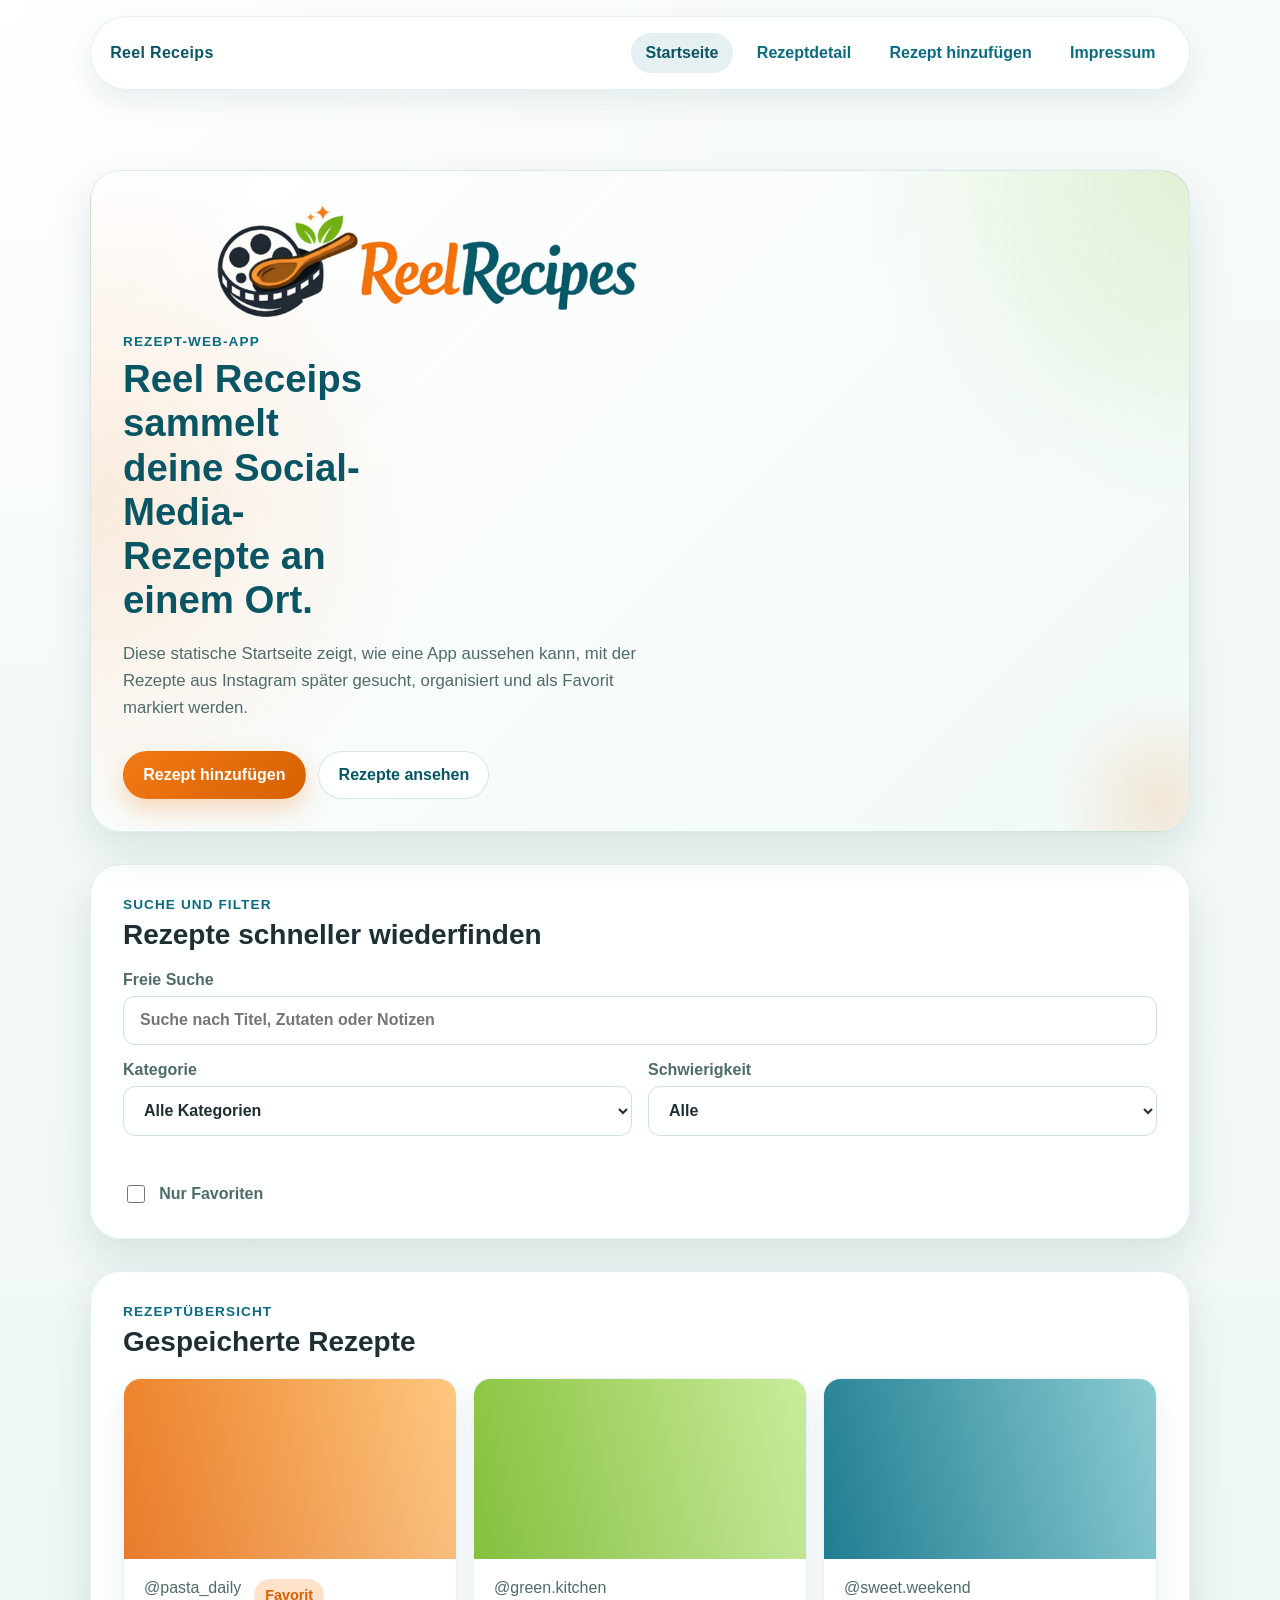
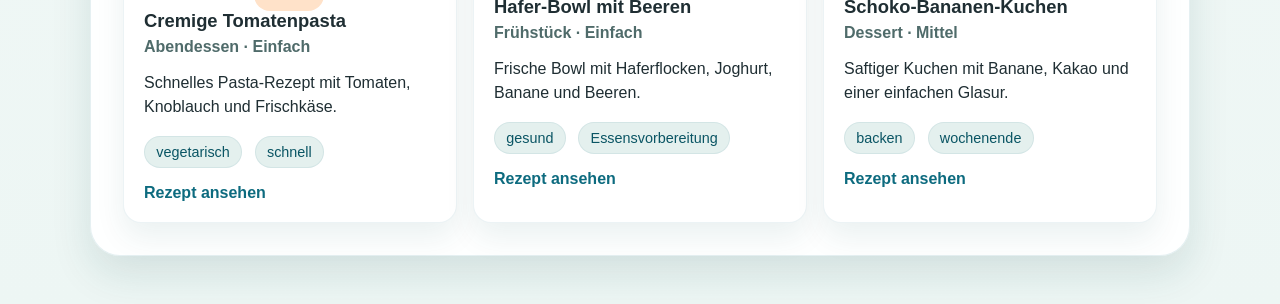
==== index.html @ a4b28270 "Add inline HTML and CSS tutorial comments" ====
<!DOCTYPE html>
<html lang="de">
  <head>
    <meta charset="UTF-8" />
    <meta name="viewport" content="width=device-width, initial-scale=1.0" />
    <title>Reel Receips - Rezeptsammlung</title>
    <link rel="stylesheet" href="css/style.css" />
  </head>
  <body>
    <!--
      Die Navigation ist auf allen Seiten gleich aufgebaut.
      Sie verbindet die einzelnen HTML-Dateien miteinander.
      Dadurch wirkt der statische Prototyp schon wie eine kleine Website.
    -->
    <nav class="top-nav" aria-label="Hauptnavigation">
      <div class="top-nav__inner">
        <a class="top-nav__brand" href="index.html">Reel Receips</a>
        <div class="top-nav__links">
          <a class="top-nav__link top-nav__link--active" href="index.html">Startseite</a>
          <a class="top-nav__link" href="rezept.html">Rezeptdetail</a>
          <a class="top-nav__link" href="hinzufuegen.html">Rezept hinzufügen</a>
          <a class="top-nav__link" href="imprint.html">Impressum</a>
        </div>
      </div>
    </nav>

    <!--
      Der Header ist der erste große sichtbare Bereich.
      Er zeigt Logo, Projektidee und wichtige Einstiegsaktionen.
    -->
    <header class="hero">
      <div class="hero__content">
        <div class="brand">
          <img
            class="brand__logo"
            src="data/Logo_Reel_Receips_transparent.png"
            alt="Logo von Reel Receips"
          />
        </div>
        <p class="eyebrow">Rezept-Web-App</p>
        <h1>Reel Receips sammelt deine Social-Media-Rezepte an einem Ort.</h1>
        <p class="hero__text">
          Diese statische Startseite zeigt, wie eine App aussehen kann, mit der
          Rezepte aus Instagram später gesucht, organisiert und als Favorit
          markiert werden.
        </p>
        <div class="hero__actions">
          <a class="button button--primary" href="hinzufuegen.html">Rezept hinzufügen</a>
          <a class="button button--secondary" href="#recipe-list">Rezepte ansehen</a>
        </div>
      </div>
    </header>

    <!--
      main enthält den eigentlichen Inhalt der Startseite.
      Hier liegen Suche, Filter und Rezeptübersicht.
    -->
    <main class="page-content">
      <!--
        Dieser Bereich zeigt die spätere Such- und Filterfunktion.
        Aktuell ist sie noch statisch, weil JavaScript erst später ergänzt wird.
      -->
      <section class="panel search-panel" aria-labelledby="search-title">
        <div class="section-heading">
          <p class="section-label">Suche und Filter</p>
          <h2 id="search-title">Rezepte schneller wiederfinden</h2>
        </div>

        <form class="search-form">
          <label class="field">
            <span>Freie Suche</span>
            <input
              type="text"
              placeholder="Suche nach Titel, Zutaten oder Notizen"
            />
          </label>

          <div class="filter-grid">
            <label class="field">
              <span>Kategorie</span>
              <select>
                <option>Alle Kategorien</option>
                <option>Frühstück</option>
                <option>Mittagessen</option>
                <option>Abendessen</option>
                <option>Dessert</option>
                <option>Snack</option>
                <option>Getränke</option>
              </select>
            </label>

            <label class="field">
              <span>Schwierigkeit</span>
              <select>
                <option>Alle</option>
                <option>Einfach</option>
                <option>Mittel</option>
                <option>Anspruchsvoll</option>
              </select>
            </label>

            <label class="field field--checkbox">
              <input type="checkbox" />
              <span>Nur Favoriten</span>
            </label>
          </div>
        </form>
      </section>

      <!--
        Die Rezeptübersicht besteht aus mehreren Karten.
        Jede Karte zeigt eine kurze Zusammenfassung eines Rezepts.
      -->
      <section class="panel" aria-labelledby="recipe-list-title" id="recipe-list">
        <div class="section-heading">
          <p class="section-label">Rezeptübersicht</p>
          <h2 id="recipe-list-title">Gespeicherte Rezepte</h2>
        </div>

        <div class="card-grid">
          <!--
            article wird verwendet, weil jede Rezeptkarte ein eigenständiger
            Inhaltsblock ist.
          -->
          <article class="recipe-card">
            <div class="recipe-card__image recipe-card__image--pasta"></div>
            <div class="recipe-card__content">
              <div class="recipe-card__topline">
                <p class="recipe-card__creator">@pasta_daily</p>
                <span class="favorite-badge">Favorit</span>
              </div>
              <h3>Cremige Tomatenpasta</h3>
              <p class="recipe-card__meta">Abendessen &middot; Einfach</p>
              <p class="recipe-card__text">
                Schnelles Pasta-Rezept mit Tomaten, Knoblauch und Frischkäse.
              </p>
              <div class="tag-row">
                <span class="tag">vegetarisch</span>
                <span class="tag">schnell</span>
              </div>
              <a class="text-link" href="rezept.html">Rezept ansehen</a>
            </div>
          </article>

          <!-- Weitere Rezeptkarten folgen demselben Aufbau wie die erste Karte. -->
          <article class="recipe-card">
            <div class="recipe-card__image recipe-card__image--bowl"></div>
            <div class="recipe-card__content">
              <div class="recipe-card__topline">
                <p class="recipe-card__creator">@green.kitchen</p>
              </div>
              <h3>Hafer-Bowl mit Beeren</h3>
              <p class="recipe-card__meta">Frühstück &middot; Einfach</p>
              <p class="recipe-card__text">
                Frische Bowl mit Haferflocken, Joghurt, Banane und Beeren.
              </p>
              <div class="tag-row">
                <span class="tag">gesund</span>
                <span class="tag">Essensvorbereitung</span>
              </div>
              <a class="text-link" href="rezept.html">Rezept ansehen</a>
            </div>
          </article>

          <article class="recipe-card">
            <div class="recipe-card__image recipe-card__image--cake"></div>
            <div class="recipe-card__content">
              <div class="recipe-card__topline">
                <p class="recipe-card__creator">@sweet.weekend</p>
              </div>
              <h3>Schoko-Bananen-Kuchen</h3>
              <p class="recipe-card__meta">Dessert &middot; Mittel</p>
              <p class="recipe-card__text">
                Saftiger Kuchen mit Banane, Kakao und einer einfachen Glasur.
              </p>
              <div class="tag-row">
                <span class="tag">backen</span>
                <span class="tag">wochenende</span>
              </div>
              <a class="text-link" href="rezept.html">Rezept ansehen</a>
            </div>
          </article>
        </div>
      </section>
    </main>
  </body>
</html>
---- css/style.css ----
/*
  Zentrale Designwerte:
  :root speichert wiederverwendbare Werte als CSS-Variablen.
  Dadurch müssen Farben, Rundungen und Schatten nicht überall neu geschrieben werden.
*/
:root {
  --bg: #f4f7f5;
  --surface: #f9fcfb;
  --surface-strong: #fff;
  --line: #cfe1dc;
  --text: #1f2e33;
  --muted: #4f6b6a;
  --accent: #f17a16;
  --accent-dark: #d76000;
  --brand-blue: #0d6b7f;
  --brand-blue-dark: #0a5564;
  --brand-green: #7fbe2c;
  --accent-soft: #ffe2c9;
  --tag: #e4f0ee;
  --shadow: 0 18px 40px rgba(18, 74, 78, 0.12);
  --radius-lg: 30px;
  --radius-md: 18px;
  --radius-sm: 12px;
}

/*
  box-sizing: border-box sorgt dafür, dass Breiten leichter berechenbar sind.
  Padding und Border werden in die Gesamtbreite eines Elements eingerechnet.
*/
* {
  box-sizing: border-box;
}

/* Smooth scrolling macht Sprunglinks wie #zutaten angenehmer. */
html {
  scroll-behavior: smooth;
}

/*
  Grundgestaltung der ganzen Seite:
  Hier werden Standardschrift, Hintergrund und Textfarbe festgelegt.
*/
body {
  margin: 0;
  font-family: "Segoe UI", Tahoma, Geneva, Verdana, sans-serif;
  background:
    radial-gradient(circle at top left, rgba(255, 255, 255, 0.92), transparent 34%),
    linear-gradient(180deg, #f7fbfa 0%, #edf6f4 100%);
  color: var(--text);
}

/* Bilder sollen nie breiter als ihr Container werden. */
img {
  max-width: 100%;
  display: block;
}

/*
  Hauptnavigation:
  Die Navigation liegt oben auf jeder Seite und verbindet die HTML-Dateien.
*/
.top-nav {
  padding: 1rem 1.5rem 0;
}

/*
  Der innere Navigationscontainer begrenzt die Breite
  und ordnet Logo/Name und Links nebeneinander an.
*/
.top-nav__inner {
  width: min(1100px, calc(100% - 2rem));
  margin: 0 auto;
  display: flex;
  flex-wrap: wrap;
  align-items: center;
  justify-content: space-between;
  gap: 0.85rem 1rem;
  padding: 1rem 1.2rem;
  background: rgba(255, 255, 255, 0.88);
  border: 1px solid rgba(13, 107, 127, 0.1);
  border-radius: 999px;
  box-shadow: 0 12px 28px rgba(18, 74, 78, 0.08);
}

/* Markenname in der Navigation. */
.top-nav__brand {
  color: var(--brand-blue-dark);
  font-size: 1rem;
  font-weight: 800;
  letter-spacing: 0.02em;
  text-decoration: none;
}

/* Linkgruppe in der Navigation. flex-wrap erlaubt Umbruch auf kleinen Bildschirmen. */
.top-nav__links {
  display: flex;
  flex-wrap: wrap;
  gap: 0.6rem;
}

/* Einzelner Navigationslink. */
.top-nav__link {
  display: inline-flex;
  align-items: center;
  min-height: 40px;
  padding: 0.55rem 0.9rem;
  border-radius: 999px;
  color: var(--brand-blue);
  text-decoration: none;
  font-weight: 700;
}

/* Markiert die Seite, auf der man sich gerade befindet. */
.top-nav__link--active {
  background: rgba(13, 107, 127, 0.1);
  color: var(--brand-blue-dark);
}

/* Hero ist der große Einstiegsbereich oben auf den Seiten. */
.hero {
  padding: 4rem 1.5rem 2rem;
}

/* Kompaktere Hero-Variante für Unterseiten. */
.hero--compact {
  padding-top: 2.5rem;
}

/*
  Gemeinsame maximale Breite:
  Header-Inhalt und Seiteninhalt sollen gleich breit ausgerichtet sein.
*/
.hero__content,
.page-content {
  width: min(1100px, calc(100% - 2rem));
  margin: 0 auto;
}

/*
  Gestaltete Hero-Box:
  Farbverläufe, Rahmen, Rundung und Schatten erzeugen den Markenlook.
*/
.hero__content {
  position: relative;
  overflow: hidden;
  background:
    radial-gradient(circle at top right, rgba(127, 190, 44, 0.18), transparent 26%),
    radial-gradient(circle at left center, rgba(241, 122, 22, 0.14), transparent 30%),
    linear-gradient(135deg, rgba(255, 255, 255, 0.98), rgba(240, 249, 247, 0.96));
  border: 1px solid rgba(13, 107, 127, 0.12);
  border-radius: var(--radius-lg);
  padding: 2rem;
  box-shadow: var(--shadow);
}

/* Dekorativer Hintergrundkreis im Hero-Bereich. */
.hero__content::after {
  content: "";
  position: absolute;
  right: -80px;
  bottom: -80px;
  width: 220px;
  height: 220px;
  background: radial-gradient(circle, rgba(241, 122, 22, 0.15), transparent 68%);
  pointer-events: none;
}

/* Container für das Logo. */
.brand {
  display: inline-flex;
  align-items: center;
  justify-content: center;
  padding: 0.1rem 0;
  margin-bottom: 1rem;
}

/* Das Logo wird begrenzt, damit es nicht zu groß wird. */
.brand__logo {
  width: min(100%, 420px);
  height: auto;
  object-fit: contain;
}

/* Kleine Oberzeilen über Überschriften. */
.eyebrow,
.section-label {
  margin: 0 0 0.5rem;
  color: var(--brand-blue);
  font-size: 0.85rem;
  font-weight: 700;
  letter-spacing: 0.08em;
  text-transform: uppercase;
}

/* Gemeinsame Grundregeln für Überschriften. */
h1,
h2,
h3 {
  margin: 0;
  line-height: 1.1;
}

/* Hauptüberschrift im Hero-Bereich. clamp macht die Größe responsiv. */
h1 {
  max-width: 12ch;
  font-size: clamp(1.6rem, 3vw, 2.7rem);
  color: var(--brand-blue-dark);
  line-height: 1.15;
}

/* Abschnittsüberschriften im Hauptinhalt. */
h2 {
  font-size: clamp(1.2rem, 2.2vw, 1.75rem);
  margin-top: 0.2rem;
}

/* Überschriften auf Karten oder kleineren Inhaltsblöcken. */
h3 {
  font-size: 1.15rem;
}

/* Einleitungstext im Hero-Bereich. */
.hero__text {
  max-width: 55ch;
  margin: 1.2rem 0 0;
  color: var(--muted);
  font-size: 1.05rem;
  line-height: 1.6;
}

/* Wiederverwendete Flex-Anordnung für Buttons, Tags und Metazeilen. */
.hero__actions,
.form-actions,
.tag-row,
.recipe-card__topline {
  display: flex;
  flex-wrap: wrap;
  gap: 0.8rem;
}

/* Abstand zwischen Hero-Text und Buttons. */
.hero__actions {
  margin-top: 1.8rem;
}

/* Gemeinsamer Button-Stil. */
.button {
  display: inline-flex;
  align-items: center;
  justify-content: center;
  min-height: 48px;
  padding: 0.8rem 1.2rem;
  border-radius: 999px;
  border: 1px solid transparent;
  text-decoration: none;
  font-weight: 700;
  cursor: pointer;
}

/* Wichtige Aktion, z. B. Rezept hinzufügen. */
.button--primary {
  background: linear-gradient(135deg, var(--accent), var(--accent-dark));
  color: #fff;
  box-shadow: 0 10px 24px rgba(241, 122, 22, 0.28);
}

/* Nebenaktion, z. B. zurück zur Startseite. */
.button--secondary {
  background: rgba(255, 255, 255, 0.82);
  border-color: rgba(13, 107, 127, 0.16);
  color: var(--brand-blue-dark);
}

/* Hauptinhalt jeder Seite als vertikales Raster mit Abstand. */
.page-content {
  display: grid;
  gap: 1.5rem;
  padding-bottom: 3rem;
}

/* Wiederverwendbare Inhaltsbox für Suche, Kartenbereiche, Formulare und Details. */
.panel {
  background: rgba(255, 255, 255, 0.92);
  border: 1px solid rgba(13, 107, 127, 0.1);
  border-radius: var(--radius-lg);
  padding: 1.5rem;
  box-shadow: var(--shadow);
}

/* Abstand unter Überschriftenblöcken. */
.section-heading {
  margin-bottom: 1.25rem;
}

/* Formulare werden als Grid aufgebaut, damit Abstände einheitlich sind. */
.search-form,
.recipe-form {
  display: grid;
  gap: 1rem;
}

/* Diese Grids werden auf größeren Bildschirmen zweispaltig. */
.filter-grid,
.form-grid {
  display: grid;
  gap: 1rem;
}

/* Formularfeld mit Beschriftung und Eingabe. */
.field {
  display: grid;
  gap: 0.45rem;
  color: var(--muted);
  font-weight: 600;
}

/* Einheitliches Aussehen für Inputs, Selects und Textareas. */
.field input,
.field select,
.field textarea {
  width: 100%;
  padding: 0.9rem 1rem;
  border: 1px solid var(--line);
  border-radius: var(--radius-sm);
  background: var(--surface-strong);
  color: var(--text);
  font: inherit;
}

/* Sichtbarer Fokuszustand für Tastaturbedienung und bessere Orientierung. */
.field input:focus,
.field select:focus,
.field textarea:focus {
  outline: 2px solid rgba(13, 107, 127, 0.18);
  border-color: rgba(13, 107, 127, 0.35);
}

/* Textareas dürfen nur vertikal größer gezogen werden. */
.field textarea {
  resize: vertical;
}

/* Spezielles Layout für Checkbox mit Text daneben. */
.field--checkbox {
  grid-template-columns: auto 1fr;
  align-items: center;
  gap: 0.7rem;
  padding-top: 1.9rem;
}

/* Größe der Checkbox. */
.field--checkbox input {
  width: 18px;
  height: 18px;
}

/* Raster für Rezeptkarten. */
.card-grid {
  display: grid;
  gap: 1rem;
}

/* Einzelne Rezeptkarte. */
.recipe-card {
  overflow: hidden;
  background: var(--surface-strong);
  border: 1px solid rgba(13, 107, 127, 0.08);
  border-radius: var(--radius-md);
  box-shadow: 0 14px 30px rgba(18, 74, 78, 0.08);
}

/* Bildbereich der Karte. Aktuell noch als Farbfläche statt echtes Foto. */
.recipe-card__image {
  min-height: 180px;
  background-size: cover;
  background-position: center;
}

/* Farbvariante für Pasta-Karte. */
.recipe-card__image--pasta {
  background:
    linear-gradient(135deg, rgba(241, 122, 22, 0.42), rgba(255, 229, 184, 0.34)),
    linear-gradient(45deg, #e06718, #ffd083);
}

/* Farbvariante für Frühstücks-Bowl. */
.recipe-card__image--bowl {
  background:
    linear-gradient(135deg, rgba(127, 190, 44, 0.38), rgba(221, 247, 205, 0.34)),
    linear-gradient(45deg, #77b62a, #d3f2a3);
}

/* Farbvariante für Dessert-Karte. */
.recipe-card__image--cake {
  background:
    linear-gradient(135deg, rgba(13, 107, 127, 0.32), rgba(199, 238, 242, 0.3)),
    linear-gradient(45deg, #0b7187, #8fd2d8);
}

/* Innenabstand der Karteninhalte. */
.recipe-card__content {
  padding: 1.25rem;
}

/* Entfernt Standardabstände bei Kartentexten. */
.recipe-card__creator,
.recipe-card__meta,
.recipe-card__text {
  margin: 0;
}

/* Dezente Textfarbe für Nebeninformationen. */
.recipe-card__creator,
.recipe-card__meta {
  color: var(--muted);
}

/* Metazeile unter dem Rezepttitel. */
.recipe-card__meta {
  margin-top: 0.45rem;
  font-weight: 700;
}

/* Beschreibungstext in der Karte. */
.recipe-card__text {
  margin-top: 0.9rem;
  line-height: 1.55;
}

/* Link von der Karte zur Detailseite. */
.text-link {
  display: inline-flex;
  margin-top: 1rem;
  color: var(--brand-blue);
  font-weight: 700;
  text-decoration: none;
}

/* Hover-Zustand für Textlinks. */
.text-link:hover {
  color: var(--brand-blue-dark);
}

/* Badges und Tags haben eine pillenförmige Gestaltung. */
.favorite-badge,
.tag {
  display: inline-flex;
  align-items: center;
  min-height: 32px;
  padding: 0.2rem 0.7rem;
  border-radius: 999px;
  font-size: 0.9rem;
}

/* Favorit-Badge hebt ein Rezept hervor. */
.favorite-badge {
  background: var(--accent-soft);
  color: var(--accent-dark);
  font-weight: 700;
}

/* Tags zeigen Kategorien oder Eigenschaften eines Rezepts. */
.tag {
  background: var(--tag);
  color: var(--brand-blue-dark);
  border: 1px solid rgba(13, 107, 127, 0.08);
}

/* Abstand der Tag-Zeile. */
.tag-row {
  margin-top: 1rem;
}

/* Abstand über den Formularbuttons. */
.form-actions {
  margin-top: 0.5rem;
}

/* Detailseite: etwas kompaktere Abstände im Hauptbereich. */
.page-content--detail {
  gap: 1.25rem;
}

/* Detailbereiche werden mit Grid angeordnet. */
.detail-hero,
.detail-grid {
  display: grid;
  gap: 1rem;
}

/* Große Bildfläche auf der Detailseite. */
.detail-hero__image {
  min-height: 240px;
  border-radius: var(--radius-md);
}

/* Farbfläche für das Beispielrezept auf der Detailseite. */
.detail-hero__image--pasta {
  background:
    linear-gradient(135deg, rgba(241, 122, 22, 0.42), rgba(255, 229, 184, 0.34)),
    linear-gradient(45deg, #e06718, #ffd083);
}

/* Inhaltsbereich rechts neben dem Bild auf großen Bildschirmen. */
.detail-hero__content {
  display: grid;
  gap: 1rem;
}

/* Lesbarer Fließtext für Detailseite. */
.detail-intro,
.detail-text {
  margin: 0;
  line-height: 1.65;
  color: var(--muted);
}

/* Container für Tags und Favoriten-Badge auf der Detailseite. */
.info-chips {
  display: flex;
  flex-wrap: wrap;
  gap: 0.7rem;
}

/* Metadatenliste auf der Detailseite. */
.detail-meta {
  display: grid;
  gap: 0.9rem;
  margin: 0;
}

/* Einzelne Metadatenbox. */
.detail-meta div {
  padding: 0.9rem 1rem;
  background: rgba(228, 240, 238, 0.45);
  border: 1px solid rgba(13, 107, 127, 0.08);
  border-radius: var(--radius-sm);
}

/* Begriff innerhalb der Metadatenliste. */
.detail-meta dt {
  margin: 0 0 0.3rem;
  color: var(--brand-blue);
  font-weight: 700;
}

/* Wert innerhalb der Metadatenliste. */
.detail-meta dd {
  margin: 0;
}

/* Link zum Originalbeitrag. */
.detail-meta a {
  color: var(--brand-blue-dark);
  font-weight: 700;
  text-decoration: none;
}

/* Detailboxen sollen oben beginnen und nicht unnötig gestreckt wirken. */
.detail-section {
  align-content: start;
}

/* Zutatenliste mit angenehmer Zeilenhöhe. */
.ingredient-list {
  margin: 0;
  padding-left: 1.2rem;
  line-height: 1.8;
  color: var(--muted);
}

/*
  Ab 700px Breite werden Formulare und Karten zweispaltig.
  Dadurch nutzt die Seite mehr Platz auf Tablets und kleinen Laptops.
*/
@media (min-width: 700px) {
  .filter-grid,
  .form-grid {
    grid-template-columns: repeat(2, minmax(0, 1fr));
  }

  .field--full {
    grid-column: 1 / -1;
  }

  .card-grid {
    grid-template-columns: repeat(2, minmax(0, 1fr));
  }

  .detail-grid {
    grid-template-columns: repeat(2, minmax(0, 1fr));
  }
}

/*
  Ab 980px Breite wird das Layout noch großzügiger:
  Karten werden dreispaltig und die Detailansicht bekommt Bild und Text nebeneinander.
*/
@media (min-width: 980px) {
  .hero {
    padding-top: 5rem;
  }

  .page-content {
    gap: 2rem;
  }

  .card-grid {
    grid-template-columns: repeat(3, minmax(0, 1fr));
  }

  .detail-hero {
    grid-template-columns: minmax(300px, 0.95fr) minmax(0, 1.2fr);
    align-items: stretch;
  }

  .panel,
  .hero__content {
    padding: 2rem;
  }
}
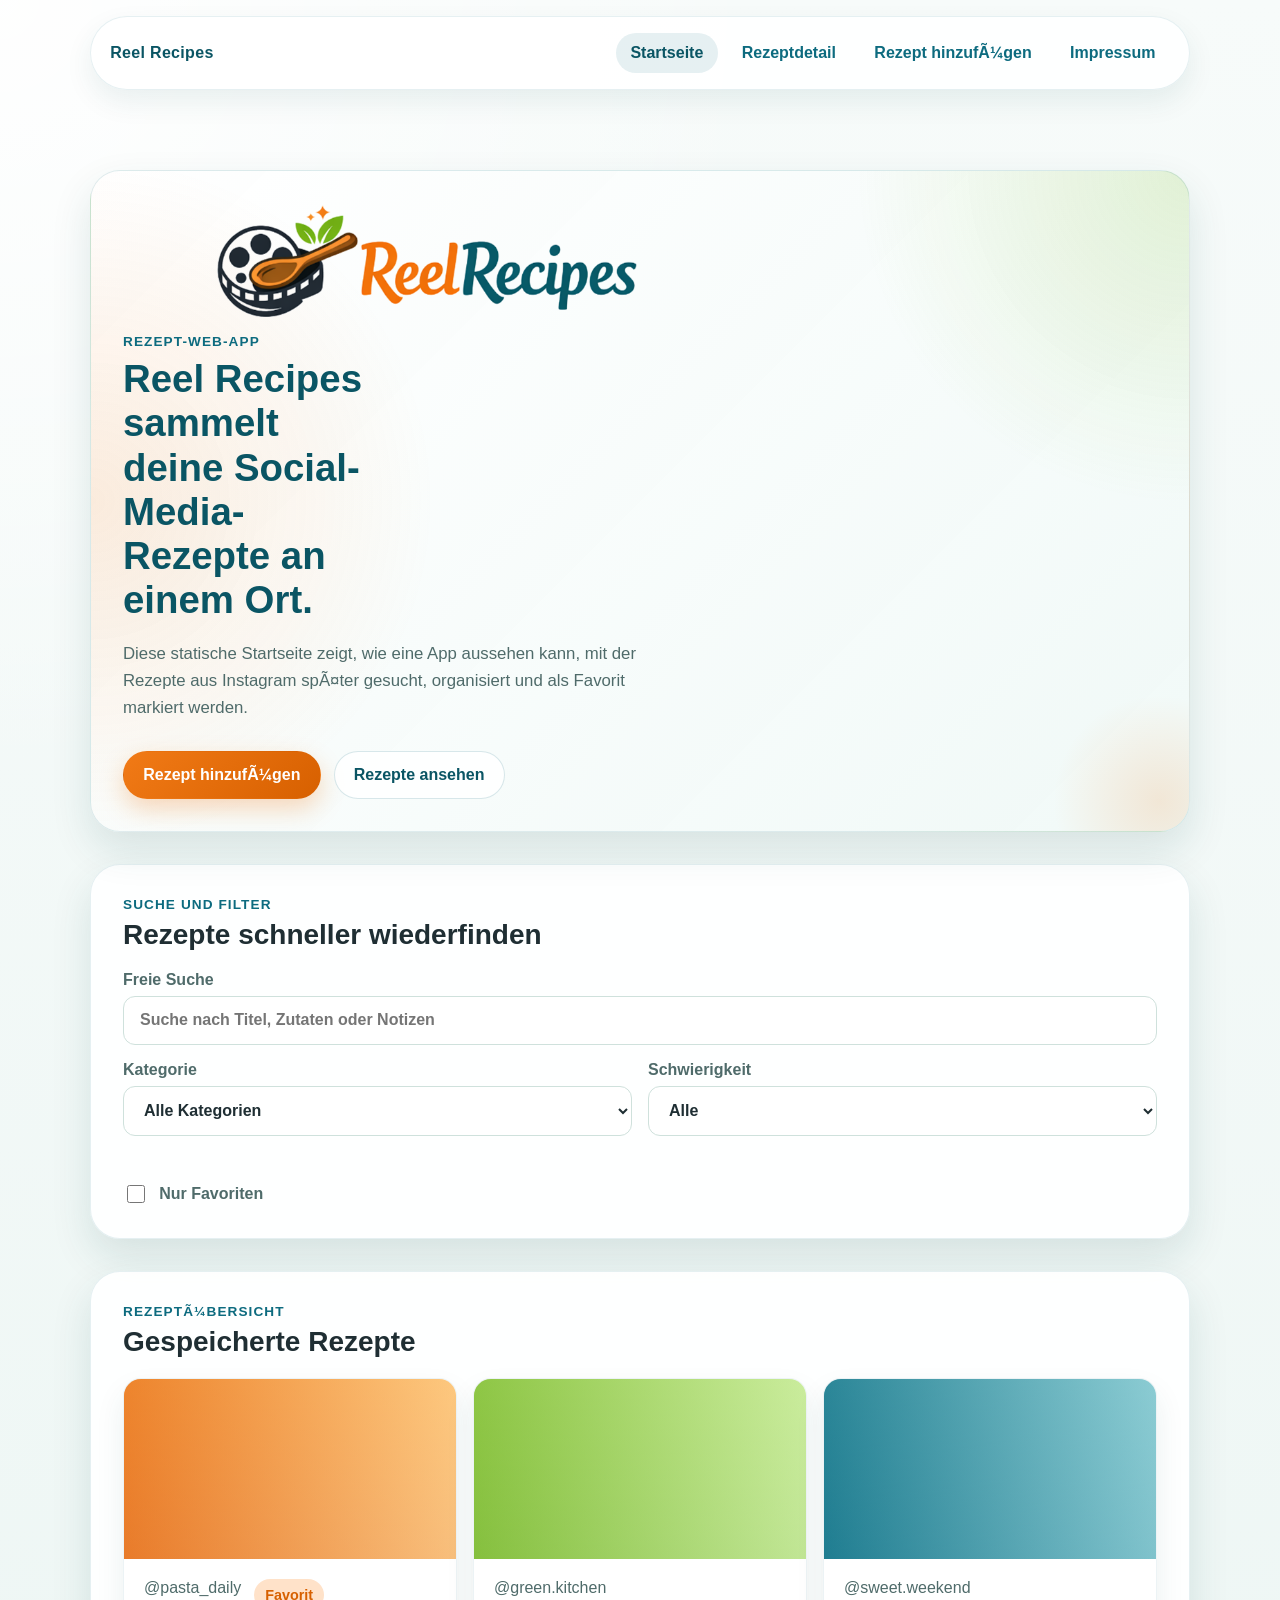
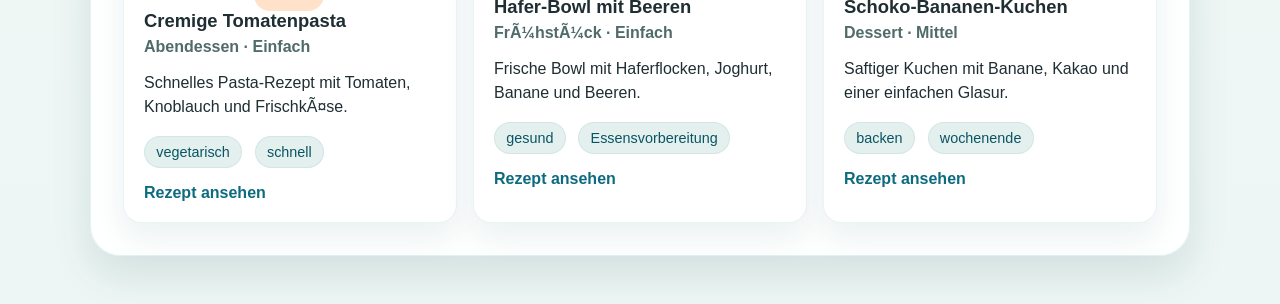
==== commit 4f7223e9: "Rename Reel Recipes spelling" ====
--- a/index.html
+++ b/index.html
@@ -1,9 +1,9 @@
-<!DOCTYPE html>
+﻿<!DOCTYPE html>
 <html lang="de">
   <head>
     <meta charset="UTF-8" />
     <meta name="viewport" content="width=device-width, initial-scale=1.0" />
-    <title>Reel Receips - Rezeptsammlung</title>
+    <title>Reel Recipes - Rezeptsammlung</title>
     <link rel="stylesheet" href="css/style.css" />
   </head>
   <body>
@@ -14,18 +14,18 @@
     -->
     <nav class="top-nav" aria-label="Hauptnavigation">
       <div class="top-nav__inner">
-        <a class="top-nav__brand" href="index.html">Reel Receips</a>
+        <a class="top-nav__brand" href="index.html">Reel Recipes</a>
         <div class="top-nav__links">
           <a class="top-nav__link top-nav__link--active" href="index.html">Startseite</a>
           <a class="top-nav__link" href="rezept.html">Rezeptdetail</a>
-          <a class="top-nav__link" href="hinzufuegen.html">Rezept hinzufügen</a>
+          <a class="top-nav__link" href="hinzufuegen.html">Rezept hinzufÃ¼gen</a>
           <a class="top-nav__link" href="imprint.html">Impressum</a>
         </div>
       </div>
     </nav>
 
     <!--
-      Der Header ist der erste große sichtbare Bereich.
+      Der Header ist der erste groÃŸe sichtbare Bereich.
       Er zeigt Logo, Projektidee und wichtige Einstiegsaktionen.
     -->
     <header class="hero">
@@ -33,32 +33,32 @@
         <div class="brand">
           <img
             class="brand__logo"
-            src="data/Logo_Reel_Receips_transparent.png"
-            alt="Logo von Reel Receips"
+            src="data/Logo_Reel_Recipes_transparent.png"
+            alt="Logo von Reel Recipes"
           />
         </div>
         <p class="eyebrow">Rezept-Web-App</p>
-        <h1>Reel Receips sammelt deine Social-Media-Rezepte an einem Ort.</h1>
+        <h1>Reel Recipes sammelt deine Social-Media-Rezepte an einem Ort.</h1>
         <p class="hero__text">
           Diese statische Startseite zeigt, wie eine App aussehen kann, mit der
-          Rezepte aus Instagram später gesucht, organisiert und als Favorit
+          Rezepte aus Instagram spÃ¤ter gesucht, organisiert und als Favorit
           markiert werden.
         </p>
         <div class="hero__actions">
-          <a class="button button--primary" href="hinzufuegen.html">Rezept hinzufügen</a>
+          <a class="button button--primary" href="hinzufuegen.html">Rezept hinzufÃ¼gen</a>
           <a class="button button--secondary" href="#recipe-list">Rezepte ansehen</a>
         </div>
       </div>
     </header>
 
     <!--
-      main enthält den eigentlichen Inhalt der Startseite.
-      Hier liegen Suche, Filter und Rezeptübersicht.
+      main enthÃ¤lt den eigentlichen Inhalt der Startseite.
+      Hier liegen Suche, Filter und RezeptÃ¼bersicht.
     -->
     <main class="page-content">
       <!--
-        Dieser Bereich zeigt die spätere Such- und Filterfunktion.
-        Aktuell ist sie noch statisch, weil JavaScript erst später ergänzt wird.
+        Dieser Bereich zeigt die spÃ¤tere Such- und Filterfunktion.
+        Aktuell ist sie noch statisch, weil JavaScript erst spÃ¤ter ergÃ¤nzt wird.
       -->
       <section class="panel search-panel" aria-labelledby="search-title">
         <div class="section-heading">
@@ -80,12 +80,12 @@
               <span>Kategorie</span>
               <select>
                 <option>Alle Kategorien</option>
-                <option>Frühstück</option>
+                <option>FrÃ¼hstÃ¼ck</option>
                 <option>Mittagessen</option>
                 <option>Abendessen</option>
                 <option>Dessert</option>
                 <option>Snack</option>
-                <option>Getränke</option>
+                <option>GetrÃ¤nke</option>
               </select>
             </label>
 
@@ -108,18 +108,18 @@
       </section>
 
       <!--
-        Die Rezeptübersicht besteht aus mehreren Karten.
+        Die RezeptÃ¼bersicht besteht aus mehreren Karten.
         Jede Karte zeigt eine kurze Zusammenfassung eines Rezepts.
       -->
       <section class="panel" aria-labelledby="recipe-list-title" id="recipe-list">
         <div class="section-heading">
-          <p class="section-label">Rezeptübersicht</p>
+          <p class="section-label">RezeptÃ¼bersicht</p>
           <h2 id="recipe-list-title">Gespeicherte Rezepte</h2>
         </div>
 
         <div class="card-grid">
           <!--
-            article wird verwendet, weil jede Rezeptkarte ein eigenständiger
+            article wird verwendet, weil jede Rezeptkarte ein eigenstÃ¤ndiger
             Inhaltsblock ist.
           -->
           <article class="recipe-card">
@@ -132,7 +132,7 @@
               <h3>Cremige Tomatenpasta</h3>
               <p class="recipe-card__meta">Abendessen &middot; Einfach</p>
               <p class="recipe-card__text">
-                Schnelles Pasta-Rezept mit Tomaten, Knoblauch und Frischkäse.
+                Schnelles Pasta-Rezept mit Tomaten, Knoblauch und FrischkÃ¤se.
               </p>
               <div class="tag-row">
                 <span class="tag">vegetarisch</span>
@@ -150,7 +150,7 @@
                 <p class="recipe-card__creator">@green.kitchen</p>
               </div>
               <h3>Hafer-Bowl mit Beeren</h3>
-              <p class="recipe-card__meta">Frühstück &middot; Einfach</p>
+              <p class="recipe-card__meta">FrÃ¼hstÃ¼ck &middot; Einfach</p>
               <p class="recipe-card__text">
                 Frische Bowl mit Haferflocken, Joghurt, Banane und Beeren.
               </p>
@@ -185,3 +185,4 @@
     </main>
   </body>
 </html>
+
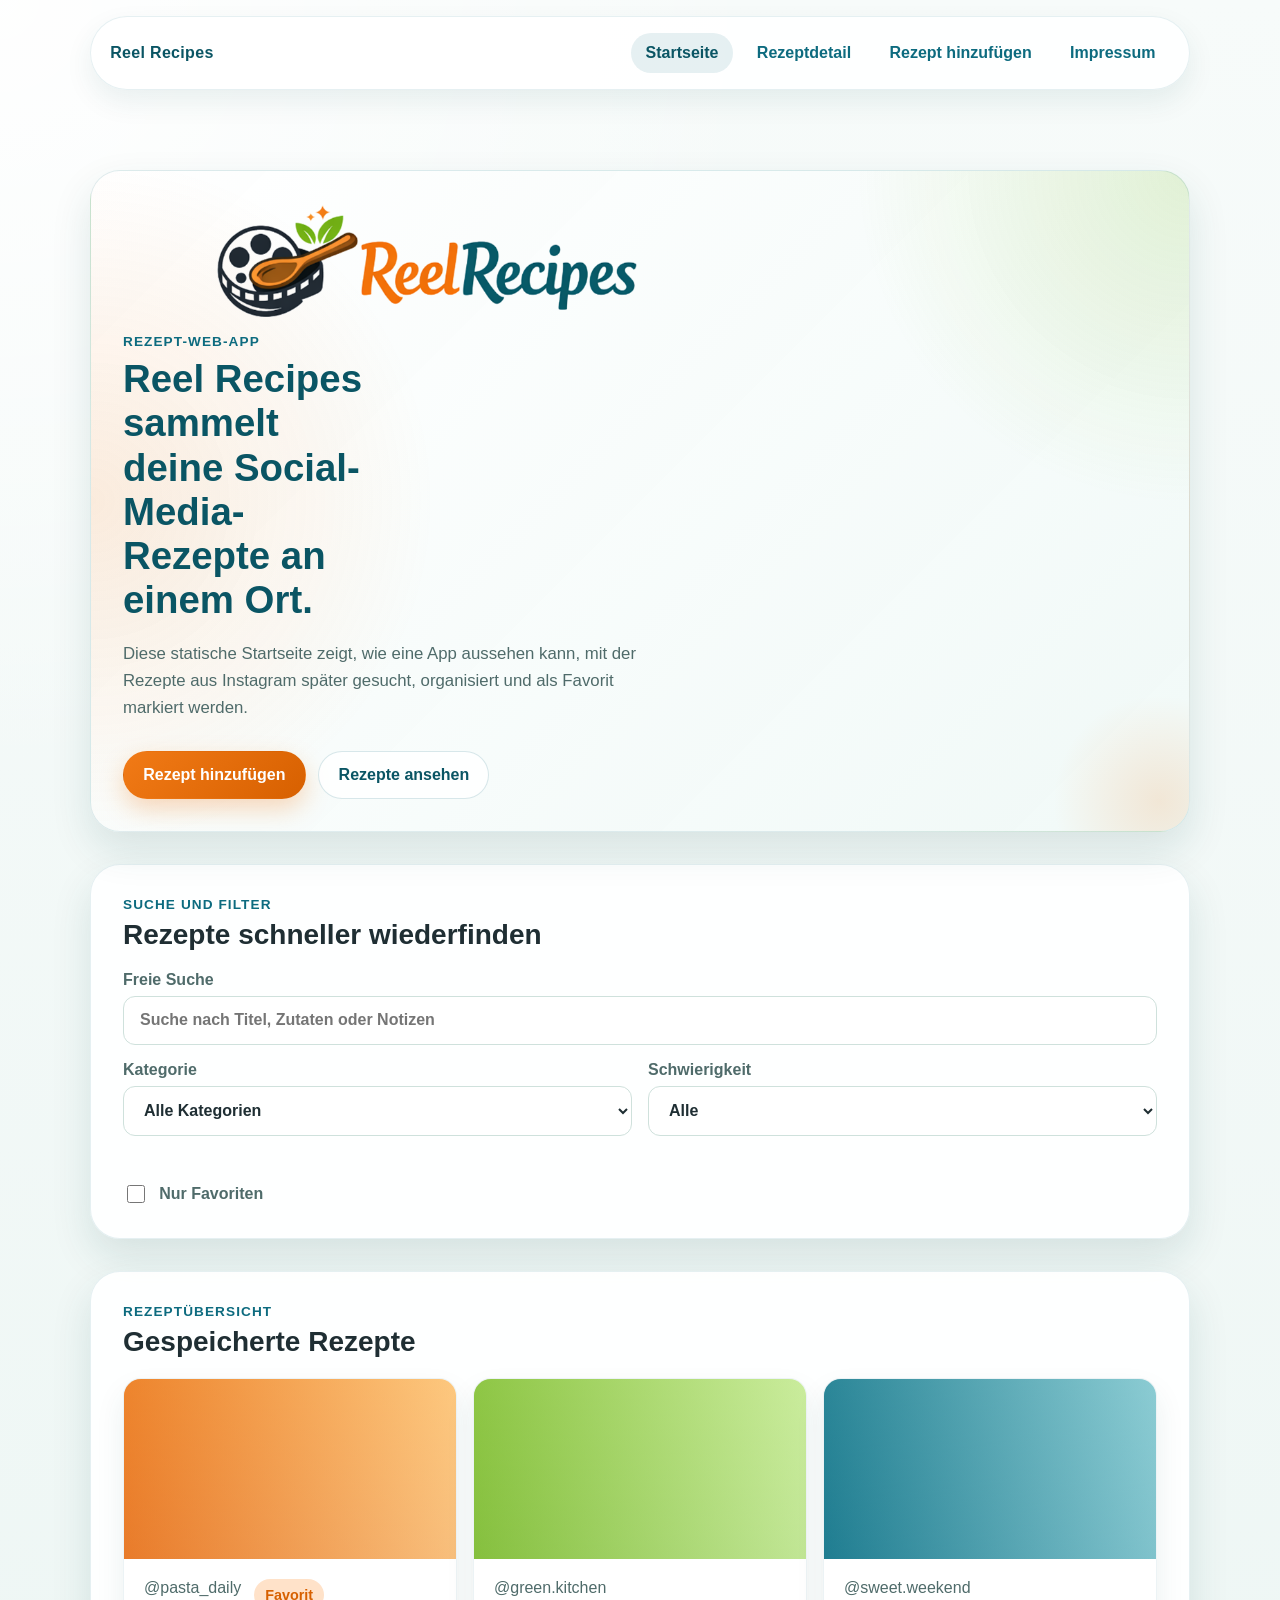
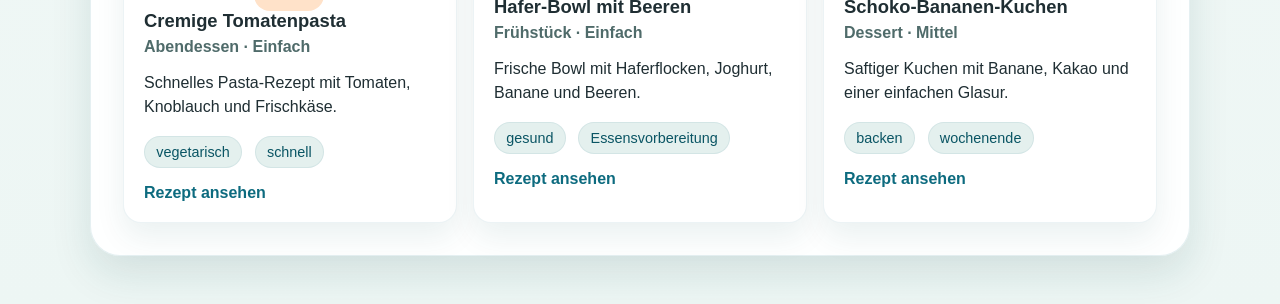
==== commit f39e1720: "Fix UTF-8 encoding for German umlauts" ====
--- a/index.html
+++ b/index.html
@@ -18,14 +18,14 @@
         <div class="top-nav__links">
           <a class="top-nav__link top-nav__link--active" href="index.html">Startseite</a>
           <a class="top-nav__link" href="rezept.html">Rezeptdetail</a>
-          <a class="top-nav__link" href="hinzufuegen.html">Rezept hinzufÃ¼gen</a>
+          <a class="top-nav__link" href="hinzufuegen.html">Rezept hinzufügen</a>
           <a class="top-nav__link" href="imprint.html">Impressum</a>
         </div>
       </div>
     </nav>
 
     <!--
-      Der Header ist der erste groÃŸe sichtbare Bereich.
+      Der Header ist der erste große sichtbare Bereich.
       Er zeigt Logo, Projektidee und wichtige Einstiegsaktionen.
     -->
     <header class="hero">
@@ -41,24 +41,24 @@
         <h1>Reel Recipes sammelt deine Social-Media-Rezepte an einem Ort.</h1>
         <p class="hero__text">
           Diese statische Startseite zeigt, wie eine App aussehen kann, mit der
-          Rezepte aus Instagram spÃ¤ter gesucht, organisiert und als Favorit
+          Rezepte aus Instagram später gesucht, organisiert und als Favorit
           markiert werden.
         </p>
         <div class="hero__actions">
-          <a class="button button--primary" href="hinzufuegen.html">Rezept hinzufÃ¼gen</a>
+          <a class="button button--primary" href="hinzufuegen.html">Rezept hinzufügen</a>
           <a class="button button--secondary" href="#recipe-list">Rezepte ansehen</a>
         </div>
       </div>
     </header>
 
     <!--
-      main enthÃ¤lt den eigentlichen Inhalt der Startseite.
-      Hier liegen Suche, Filter und RezeptÃ¼bersicht.
+      main enthält den eigentlichen Inhalt der Startseite.
+      Hier liegen Suche, Filter und Rezeptübersicht.
     -->
     <main class="page-content">
       <!--
-        Dieser Bereich zeigt die spÃ¤tere Such- und Filterfunktion.
-        Aktuell ist sie noch statisch, weil JavaScript erst spÃ¤ter ergÃ¤nzt wird.
+        Dieser Bereich zeigt die spätere Such- und Filterfunktion.
+        Aktuell ist sie noch statisch, weil JavaScript erst später ergänzt wird.
       -->
       <section class="panel search-panel" aria-labelledby="search-title">
         <div class="section-heading">
@@ -80,12 +80,12 @@
               <span>Kategorie</span>
               <select>
                 <option>Alle Kategorien</option>
-                <option>FrÃ¼hstÃ¼ck</option>
+                <option>Frühstück</option>
                 <option>Mittagessen</option>
                 <option>Abendessen</option>
                 <option>Dessert</option>
                 <option>Snack</option>
-                <option>GetrÃ¤nke</option>
+                <option>Getränke</option>
               </select>
             </label>
 
@@ -108,18 +108,18 @@
       </section>
 
       <!--
-        Die RezeptÃ¼bersicht besteht aus mehreren Karten.
+        Die Rezeptübersicht besteht aus mehreren Karten.
         Jede Karte zeigt eine kurze Zusammenfassung eines Rezepts.
       -->
       <section class="panel" aria-labelledby="recipe-list-title" id="recipe-list">
         <div class="section-heading">
-          <p class="section-label">RezeptÃ¼bersicht</p>
+          <p class="section-label">Rezeptübersicht</p>
           <h2 id="recipe-list-title">Gespeicherte Rezepte</h2>
         </div>
 
         <div class="card-grid">
           <!--
-            article wird verwendet, weil jede Rezeptkarte ein eigenstÃ¤ndiger
+            article wird verwendet, weil jede Rezeptkarte ein eigenständiger
             Inhaltsblock ist.
           -->
           <article class="recipe-card">
@@ -132,7 +132,7 @@
               <h3>Cremige Tomatenpasta</h3>
               <p class="recipe-card__meta">Abendessen &middot; Einfach</p>
               <p class="recipe-card__text">
-                Schnelles Pasta-Rezept mit Tomaten, Knoblauch und FrischkÃ¤se.
+                Schnelles Pasta-Rezept mit Tomaten, Knoblauch und Frischkäse.
               </p>
               <div class="tag-row">
                 <span class="tag">vegetarisch</span>
@@ -150,7 +150,7 @@
                 <p class="recipe-card__creator">@green.kitchen</p>
               </div>
               <h3>Hafer-Bowl mit Beeren</h3>
-              <p class="recipe-card__meta">FrÃ¼hstÃ¼ck &middot; Einfach</p>
+              <p class="recipe-card__meta">Frühstück &middot; Einfach</p>
               <p class="recipe-card__text">
                 Frische Bowl mit Haferflocken, Joghurt, Banane und Beeren.
               </p>
--- a/css/style.css
+++ b/css/style.css
@@ -1,4 +1,4 @@
-/*
+﻿/*
   Zentrale Designwerte:
   :root speichert wiederverwendbare Werte als CSS-Variablen.
   Dadurch müssen Farben, Rundungen und Schatten nicht überall neu geschrieben werden.
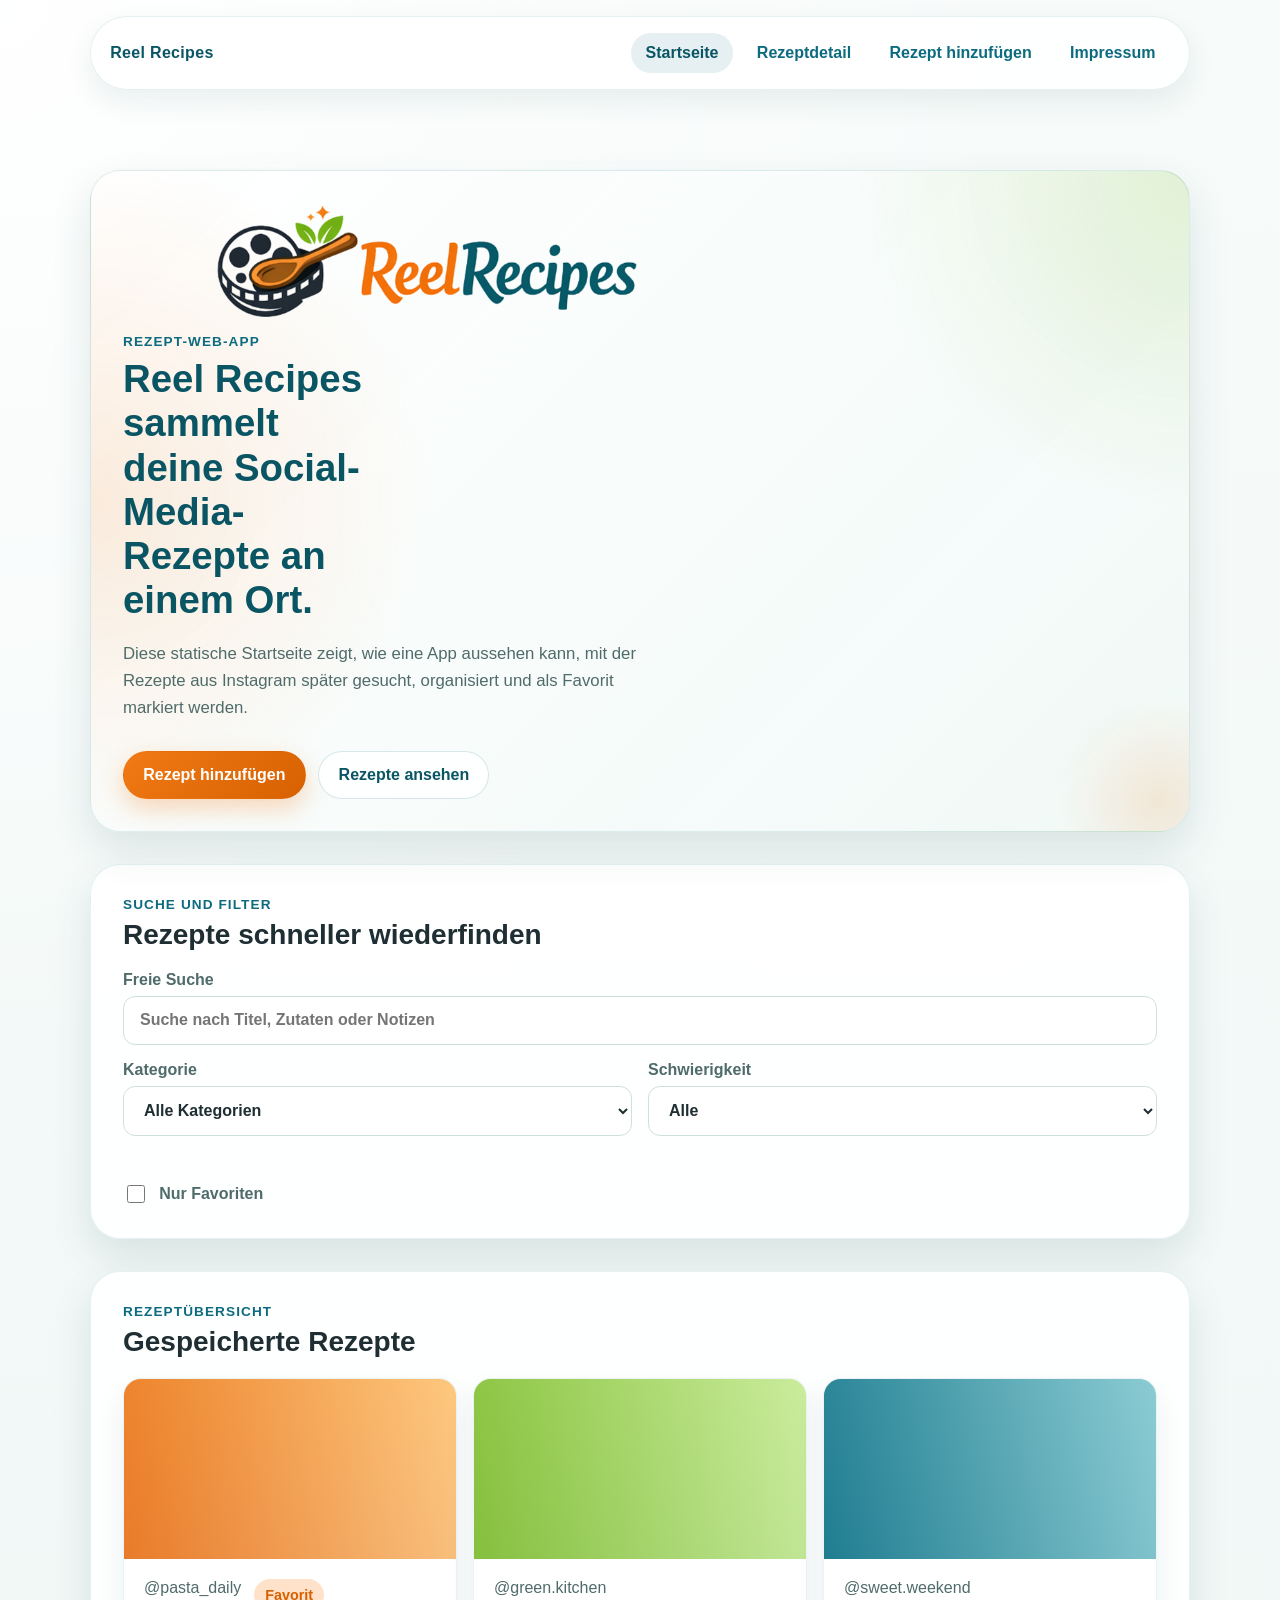
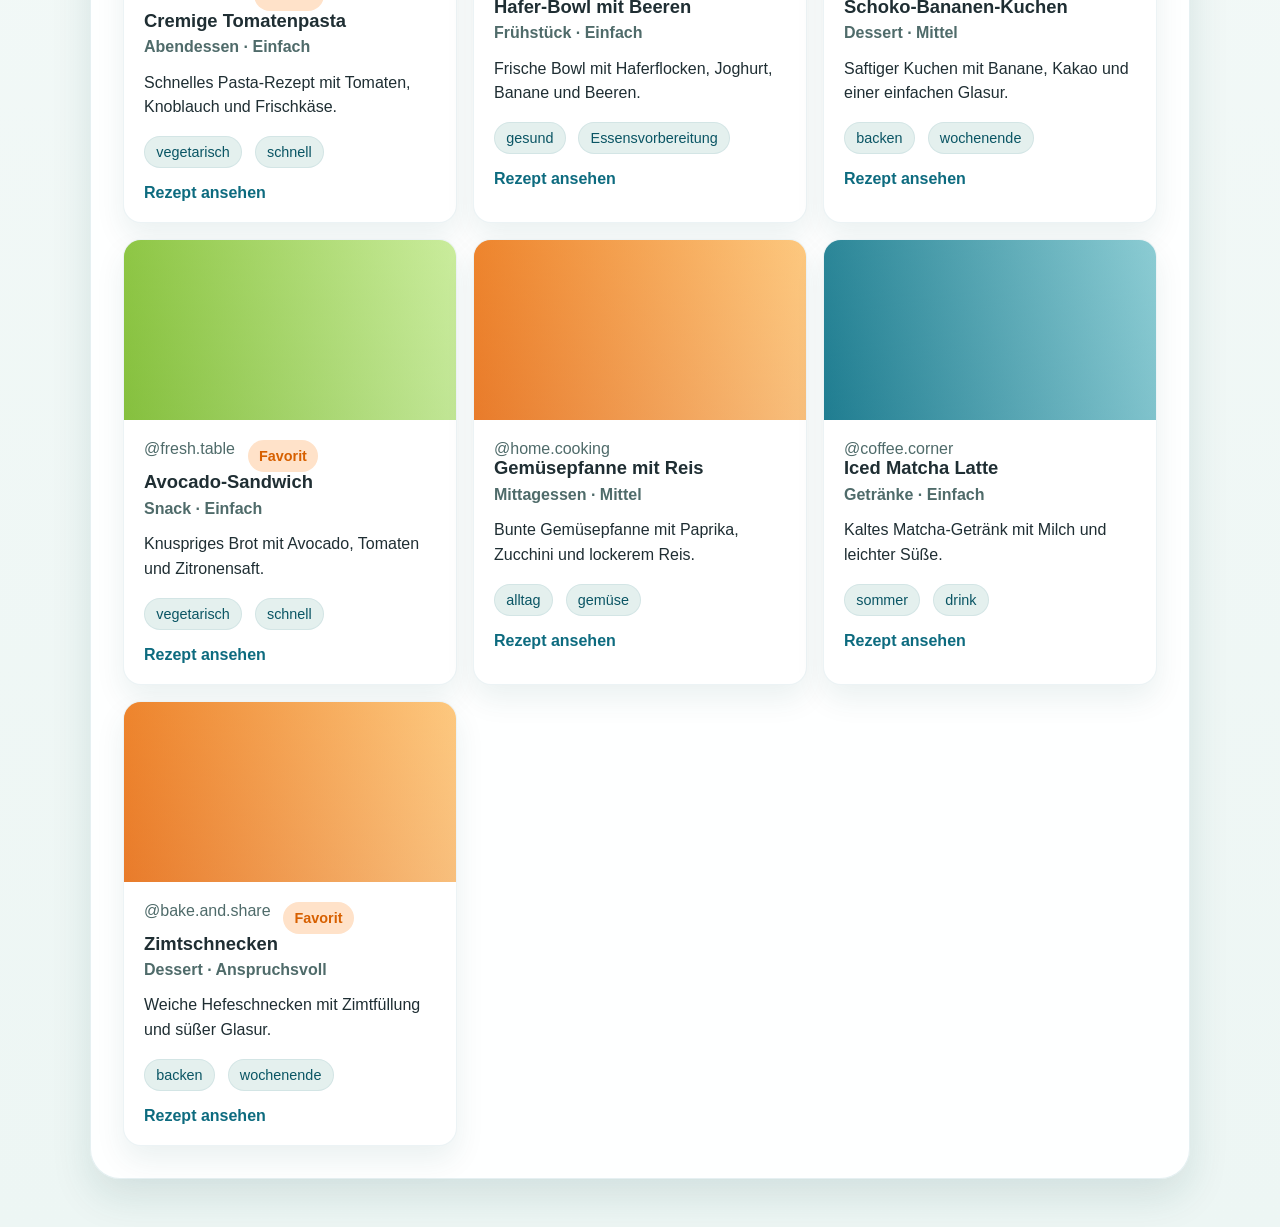
==== commit f69b0bd2: "Update project files and clean up documentation" ====
--- a/index.html
+++ b/index.html
@@ -66,19 +66,20 @@
           <h2 id="search-title">Rezepte schneller wiederfinden</h2>
         </div>
 
-        <form class="search-form">
-          <label class="field">
+        <form class="search-form" id="search-form">
+          <label class="field" for="search-input">
             <span>Freie Suche</span>
             <input
+              id="search-input"
               type="text"
               placeholder="Suche nach Titel, Zutaten oder Notizen"
             />
           </label>
 
           <div class="filter-grid">
-            <label class="field">
+            <label class="field" for="category-filter">
               <span>Kategorie</span>
-              <select>
+              <select id="category-filter">
                 <option>Alle Kategorien</option>
                 <option>Frühstück</option>
                 <option>Mittagessen</option>
@@ -89,9 +90,9 @@
               </select>
             </label>
 
-            <label class="field">
+            <label class="field" for="difficulty-filter">
               <span>Schwierigkeit</span>
-              <select>
+              <select id="difficulty-filter">
                 <option>Alle</option>
                 <option>Einfach</option>
                 <option>Mittel</option>
@@ -99,8 +100,8 @@
               </select>
             </label>
 
-            <label class="field field--checkbox">
-              <input type="checkbox" />
+            <label class="field field--checkbox" for="favorites-only">
+              <input id="favorites-only" type="checkbox" />
               <span>Nur Favoriten</span>
             </label>
           </div>
@@ -117,12 +118,16 @@
           <h2 id="recipe-list-title">Gespeicherte Rezepte</h2>
         </div>
 
+        <p id="no-results-message" class="no-results-message" hidden>
+          Keine Rezepte gefunden.
+        </p>
+
         <div class="card-grid">
           <!--
             article wird verwendet, weil jede Rezeptkarte ein eigenständiger
             Inhaltsblock ist.
           -->
-          <article class="recipe-card">
+          <article class="recipe-card" data-favorite="true">
             <div class="recipe-card__image recipe-card__image--pasta"></div>
             <div class="recipe-card__content">
               <div class="recipe-card__topline">
@@ -143,7 +148,7 @@
           </article>
 
           <!-- Weitere Rezeptkarten folgen demselben Aufbau wie die erste Karte. -->
-          <article class="recipe-card">
+          <article class="recipe-card" data-favorite="false">
             <div class="recipe-card__image recipe-card__image--bowl"></div>
             <div class="recipe-card__content">
               <div class="recipe-card__topline">
@@ -158,11 +163,11 @@
                 <span class="tag">gesund</span>
                 <span class="tag">Essensvorbereitung</span>
               </div>
-              <a class="text-link" href="rezept.html">Rezept ansehen</a>
-            </div>
-          </article>
-
-          <article class="recipe-card">
+              <a class="text-link" href="hafer-bowl.html">Rezept ansehen</a>
+            </div>
+          </article>
+
+          <article class="recipe-card" data-favorite="false">
             <div class="recipe-card__image recipe-card__image--cake"></div>
             <div class="recipe-card__content">
               <div class="recipe-card__topline">
@@ -177,12 +182,97 @@
                 <span class="tag">backen</span>
                 <span class="tag">wochenende</span>
               </div>
-              <a class="text-link" href="rezept.html">Rezept ansehen</a>
+              <a class="text-link" href="schoko-bananen-kuchen.html">Rezept ansehen</a>
+            </div>
+          </article>
+
+          <article class="recipe-card" data-favorite="true">
+            <div class="recipe-card__image recipe-card__image--bowl"></div>
+            <div class="recipe-card__content">
+              <div class="recipe-card__topline">
+                <p class="recipe-card__creator">@fresh.table</p>
+                <span class="favorite-badge">Favorit</span>
+              </div>
+              <h3>Avocado-Sandwich</h3>
+              <p class="recipe-card__meta">Snack &middot; Einfach</p>
+              <p class="recipe-card__text">
+                Knuspriges Brot mit Avocado, Tomaten und Zitronensaft.
+              </p>
+              <div class="tag-row">
+                <span class="tag">vegetarisch</span>
+                <span class="tag">schnell</span>
+              </div>
+              <a class="text-link" href="avocado-sandwich.html">Rezept ansehen</a>
+            </div>
+          </article>
+
+          <article class="recipe-card" data-favorite="false">
+            <div class="recipe-card__image recipe-card__image--pasta"></div>
+            <div class="recipe-card__content">
+              <div class="recipe-card__topline">
+                <p class="recipe-card__creator">@home.cooking</p>
+              </div>
+              <h3>Gemüsepfanne mit Reis</h3>
+              <p class="recipe-card__meta">Mittagessen &middot; Mittel</p>
+              <p class="recipe-card__text">
+                Bunte Gemüsepfanne mit Paprika, Zucchini und lockerem Reis.
+              </p>
+              <div class="tag-row">
+                <span class="tag">alltag</span>
+                <span class="tag">gemüse</span>
+              </div>
+              <a class="text-link" href="gemuesepfanne-mit-reis.html">Rezept ansehen</a>
+            </div>
+          </article>
+
+          <article class="recipe-card" data-favorite="false">
+            <div class="recipe-card__image recipe-card__image--cake"></div>
+            <div class="recipe-card__content">
+              <div class="recipe-card__topline">
+                <p class="recipe-card__creator">@coffee.corner</p>
+              </div>
+              <h3>Iced Matcha Latte</h3>
+              <p class="recipe-card__meta">Getränke &middot; Einfach</p>
+              <p class="recipe-card__text">
+                Kaltes Matcha-Getränk mit Milch und leichter Süße.
+              </p>
+              <div class="tag-row">
+                <span class="tag">sommer</span>
+                <span class="tag">drink</span>
+              </div>
+              <a class="text-link" href="iced-matcha-latte.html">Rezept ansehen</a>
+            </div>
+          </article>
+
+          <article class="recipe-card" data-favorite="true">
+            <div class="recipe-card__image recipe-card__image--pasta"></div>
+            <div class="recipe-card__content">
+              <div class="recipe-card__topline">
+                <p class="recipe-card__creator">@bake.and.share</p>
+                <span class="favorite-badge">Favorit</span>
+              </div>
+              <h3>Zimtschnecken</h3>
+              <p class="recipe-card__meta">Dessert &middot; Anspruchsvoll</p>
+              <p class="recipe-card__text">
+                Weiche Hefeschnecken mit Zimtfüllung und süßer Glasur.
+              </p>
+              <div class="tag-row">
+                <span class="tag">backen</span>
+                <span class="tag">wochenende</span>
+              </div>
+              <a class="text-link" href="zimtschnecken.html">Rezept ansehen</a>
             </div>
           </article>
         </div>
       </section>
     </main>
+
+    <!--
+      app.js wird später nur auf dieser Seite eingebunden,
+      weil die erste JavaScript-Funktion nur Suche und Filter
+      auf der Startseite steuert.
+    -->
+    <script src="js/app.js"></script>
   </body>
 </html>
 
--- a/css/style.css
+++ b/css/style.css
@@ -476,6 +476,16 @@
   margin-top: 0.5rem;
 }
 
+.no-results-message {
+  margin: 0 0 1rem;
+  padding: 1rem 1.2rem;
+  border: 1px dashed rgba(13, 107, 127, 0.24);
+  border-radius: var(--radius-sm);
+  background: rgba(228, 240, 238, 0.45);
+  color: var(--brand-blue-dark);
+  font-weight: 700;
+}
+
 /* Detailseite: etwas kompaktere Abstände im Hauptbereich. */
 .page-content--detail {
   gap: 1.25rem;
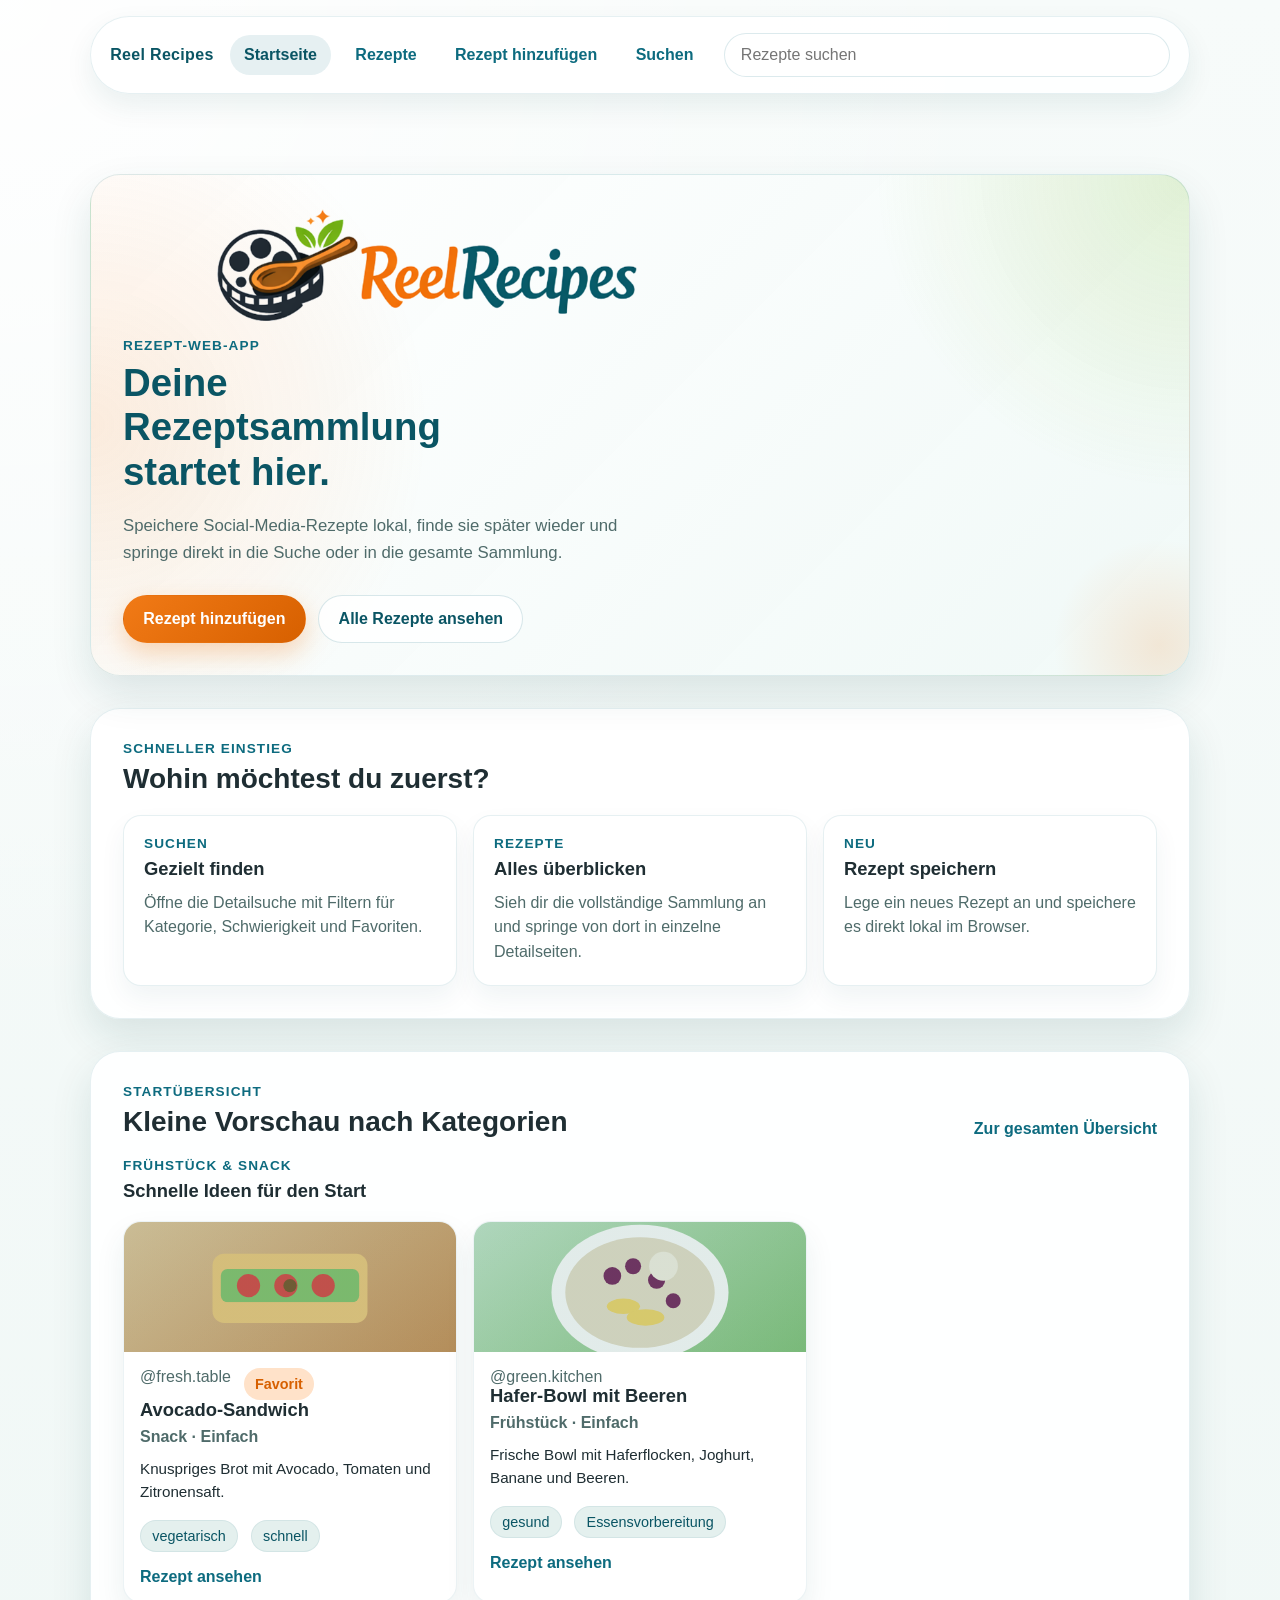
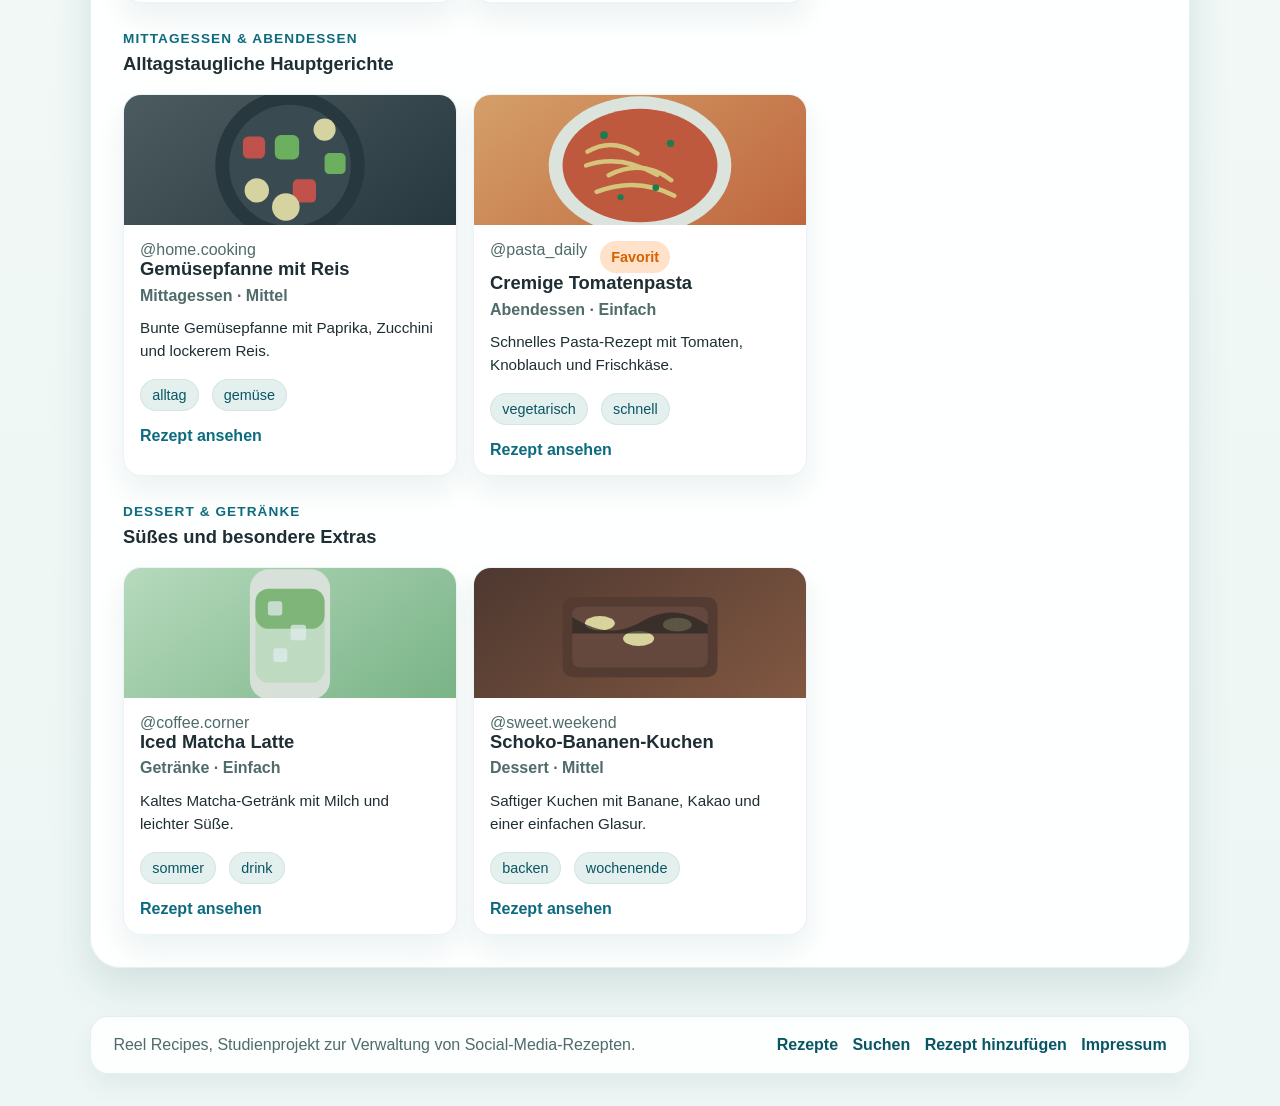
==== commit b2c1191c: "Update: Neue Rezepte und verbesserte Funktionalität" ====
--- a/index.html
+++ b/index.html
@@ -3,31 +3,30 @@
   <head>
     <meta charset="UTF-8" />
     <meta name="viewport" content="width=device-width, initial-scale=1.0" />
-    <title>Reel Recipes - Rezeptsammlung</title>
+    <meta
+      name="description"
+      content="Reel Recipes ist eine lokale Rezept-Web-App zum Speichern, Durchsuchen und Organisieren von Social-Media-Rezepten."
+    />
+    <title>Reel Recipes - Startseite</title>
     <link rel="stylesheet" href="css/style.css" />
   </head>
   <body>
-    <!--
-      Die Navigation ist auf allen Seiten gleich aufgebaut.
-      Sie verbindet die einzelnen HTML-Dateien miteinander.
-      Dadurch wirkt der statische Prototyp schon wie eine kleine Website.
-    -->
     <nav class="top-nav" aria-label="Hauptnavigation">
       <div class="top-nav__inner">
         <a class="top-nav__brand" href="index.html">Reel Recipes</a>
         <div class="top-nav__links">
           <a class="top-nav__link top-nav__link--active" href="index.html">Startseite</a>
-          <a class="top-nav__link" href="rezept.html">Rezeptdetail</a>
+          <a class="top-nav__link" href="rezepte.html">Rezepte</a>
           <a class="top-nav__link" href="hinzufuegen.html">Rezept hinzufügen</a>
-          <a class="top-nav__link" href="imprint.html">Impressum</a>
+          <a class="top-nav__link" href="suche.html">Suchen</a>
         </div>
+        <form class="top-nav__search" action="suche.html" method="get">
+          <label class="sr-only" for="nav-search-home">Suchen</label>
+          <input id="nav-search-home" name="q" type="search" placeholder="Rezepte suchen" />
+        </form>
       </div>
     </nav>
 
-    <!--
-      Der Header ist der erste große sichtbare Bereich.
-      Er zeigt Logo, Projektidee und wichtige Einstiegsaktionen.
-    -->
     <header class="hero">
       <div class="hero__content">
         <div class="brand">
@@ -38,241 +37,104 @@
           />
         </div>
         <p class="eyebrow">Rezept-Web-App</p>
-        <h1>Reel Recipes sammelt deine Social-Media-Rezepte an einem Ort.</h1>
+        <h1>Deine Rezeptsammlung startet hier.</h1>
         <p class="hero__text">
-          Diese statische Startseite zeigt, wie eine App aussehen kann, mit der
-          Rezepte aus Instagram später gesucht, organisiert und als Favorit
-          markiert werden.
+          Speichere Social-Media-Rezepte lokal, finde sie später wieder und
+          springe direkt in die Suche oder in die gesamte Sammlung.
         </p>
         <div class="hero__actions">
           <a class="button button--primary" href="hinzufuegen.html">Rezept hinzufügen</a>
-          <a class="button button--secondary" href="#recipe-list">Rezepte ansehen</a>
+          <a class="button button--secondary" href="rezepte.html">Alle Rezepte ansehen</a>
         </div>
       </div>
     </header>
 
-    <!--
-      main enthält den eigentlichen Inhalt der Startseite.
-      Hier liegen Suche, Filter und Rezeptübersicht.
-    -->
     <main class="page-content">
-      <!--
-        Dieser Bereich zeigt die spätere Such- und Filterfunktion.
-        Aktuell ist sie noch statisch, weil JavaScript erst später ergänzt wird.
-      -->
-      <section class="panel search-panel" aria-labelledby="search-title">
-        <div class="section-heading">
-          <p class="section-label">Suche und Filter</p>
-          <h2 id="search-title">Rezepte schneller wiederfinden</h2>
+      <section class="panel quick-links" aria-labelledby="quick-links-title">
+        <div class="section-heading section-heading--inline">
+          <div>
+            <p class="section-label">Schneller Einstieg</p>
+            <h2 id="quick-links-title">Wohin möchtest du zuerst?</h2>
+          </div>
         </div>
 
-        <form class="search-form" id="search-form">
-          <label class="field" for="search-input">
-            <span>Freie Suche</span>
-            <input
-              id="search-input"
-              type="text"
-              placeholder="Suche nach Titel, Zutaten oder Notizen"
-            />
-          </label>
+        <div class="quick-links__grid">
+          <a class="quick-link-card" href="suche.html">
+            <p class="section-label">Suchen</p>
+            <h3>Gezielt finden</h3>
+            <p>Öffne die Detailsuche mit Filtern für Kategorie, Schwierigkeit und Favoriten.</p>
+          </a>
 
-          <div class="filter-grid">
-            <label class="field" for="category-filter">
-              <span>Kategorie</span>
-              <select id="category-filter">
-                <option>Alle Kategorien</option>
-                <option>Frühstück</option>
-                <option>Mittagessen</option>
-                <option>Abendessen</option>
-                <option>Dessert</option>
-                <option>Snack</option>
-                <option>Getränke</option>
-              </select>
-            </label>
+          <a class="quick-link-card" href="rezepte.html">
+            <p class="section-label">Rezepte</p>
+            <h3>Alles überblicken</h3>
+            <p>Sieh dir die vollständige Sammlung an und springe von dort in einzelne Detailseiten.</p>
+          </a>
 
-            <label class="field" for="difficulty-filter">
-              <span>Schwierigkeit</span>
-              <select id="difficulty-filter">
-                <option>Alle</option>
-                <option>Einfach</option>
-                <option>Mittel</option>
-                <option>Anspruchsvoll</option>
-              </select>
-            </label>
-
-            <label class="field field--checkbox" for="favorites-only">
-              <input id="favorites-only" type="checkbox" />
-              <span>Nur Favoriten</span>
-            </label>
-          </div>
-        </form>
+          <a class="quick-link-card" href="hinzufuegen.html">
+            <p class="section-label">Neu</p>
+            <h3>Rezept speichern</h3>
+            <p>Lege ein neues Rezept an und speichere es direkt lokal im Browser.</p>
+          </a>
+        </div>
       </section>
 
-      <!--
-        Die Rezeptübersicht besteht aus mehreren Karten.
-        Jede Karte zeigt eine kurze Zusammenfassung eines Rezepts.
-      -->
-      <section class="panel" aria-labelledby="recipe-list-title" id="recipe-list">
-        <div class="section-heading">
-          <p class="section-label">Rezeptübersicht</p>
-          <h2 id="recipe-list-title">Gespeicherte Rezepte</h2>
+      <section class="panel" aria-labelledby="home-overview-title">
+        <div class="section-heading section-heading--inline">
+          <div>
+            <p class="section-label">Startübersicht</p>
+            <h2 id="home-overview-title">Kleine Vorschau nach Kategorien</h2>
+          </div>
+          <a class="text-link" href="rezepte.html">Zur gesamten Übersicht</a>
         </div>
 
-        <p id="no-results-message" class="no-results-message" hidden>
-          Keine Rezepte gefunden.
-        </p>
+        <section class="home-category-group" aria-labelledby="home-breakfast-title">
+          <div class="section-heading section-heading--inline">
+            <div>
+              <p class="section-label">Frühstück & Snack</p>
+              <h3 id="home-breakfast-title">Schnelle Ideen für den Start</h3>
+            </div>
+          </div>
+          <div class="card-grid card-grid--compact" id="home-breakfast-grid"></div>
+        </section>
 
-        <div class="card-grid">
-          <!--
-            article wird verwendet, weil jede Rezeptkarte ein eigenständiger
-            Inhaltsblock ist.
-          -->
-          <article class="recipe-card" data-favorite="true">
-            <div class="recipe-card__image recipe-card__image--pasta"></div>
-            <div class="recipe-card__content">
-              <div class="recipe-card__topline">
-                <p class="recipe-card__creator">@pasta_daily</p>
-                <span class="favorite-badge">Favorit</span>
-              </div>
-              <h3>Cremige Tomatenpasta</h3>
-              <p class="recipe-card__meta">Abendessen &middot; Einfach</p>
-              <p class="recipe-card__text">
-                Schnelles Pasta-Rezept mit Tomaten, Knoblauch und Frischkäse.
-              </p>
-              <div class="tag-row">
-                <span class="tag">vegetarisch</span>
-                <span class="tag">schnell</span>
-              </div>
-              <a class="text-link" href="rezept.html">Rezept ansehen</a>
+        <section class="home-category-group" aria-labelledby="home-main-title">
+          <div class="section-heading section-heading--inline">
+            <div>
+              <p class="section-label">Mittagessen & Abendessen</p>
+              <h3 id="home-main-title">Alltagstaugliche Hauptgerichte</h3>
             </div>
-          </article>
+          </div>
+          <div class="card-grid card-grid--compact" id="home-main-grid"></div>
+        </section>
 
-          <!-- Weitere Rezeptkarten folgen demselben Aufbau wie die erste Karte. -->
-          <article class="recipe-card" data-favorite="false">
-            <div class="recipe-card__image recipe-card__image--bowl"></div>
-            <div class="recipe-card__content">
-              <div class="recipe-card__topline">
-                <p class="recipe-card__creator">@green.kitchen</p>
-              </div>
-              <h3>Hafer-Bowl mit Beeren</h3>
-              <p class="recipe-card__meta">Frühstück &middot; Einfach</p>
-              <p class="recipe-card__text">
-                Frische Bowl mit Haferflocken, Joghurt, Banane und Beeren.
-              </p>
-              <div class="tag-row">
-                <span class="tag">gesund</span>
-                <span class="tag">Essensvorbereitung</span>
-              </div>
-              <a class="text-link" href="hafer-bowl.html">Rezept ansehen</a>
+        <section class="home-category-group" aria-labelledby="home-treats-title">
+          <div class="section-heading section-heading--inline">
+            <div>
+              <p class="section-label">Dessert & Getränke</p>
+              <h3 id="home-treats-title">Süßes und besondere Extras</h3>
             </div>
-          </article>
-
-          <article class="recipe-card" data-favorite="false">
-            <div class="recipe-card__image recipe-card__image--cake"></div>
-            <div class="recipe-card__content">
-              <div class="recipe-card__topline">
-                <p class="recipe-card__creator">@sweet.weekend</p>
-              </div>
-              <h3>Schoko-Bananen-Kuchen</h3>
-              <p class="recipe-card__meta">Dessert &middot; Mittel</p>
-              <p class="recipe-card__text">
-                Saftiger Kuchen mit Banane, Kakao und einer einfachen Glasur.
-              </p>
-              <div class="tag-row">
-                <span class="tag">backen</span>
-                <span class="tag">wochenende</span>
-              </div>
-              <a class="text-link" href="schoko-bananen-kuchen.html">Rezept ansehen</a>
-            </div>
-          </article>
-
-          <article class="recipe-card" data-favorite="true">
-            <div class="recipe-card__image recipe-card__image--bowl"></div>
-            <div class="recipe-card__content">
-              <div class="recipe-card__topline">
-                <p class="recipe-card__creator">@fresh.table</p>
-                <span class="favorite-badge">Favorit</span>
-              </div>
-              <h3>Avocado-Sandwich</h3>
-              <p class="recipe-card__meta">Snack &middot; Einfach</p>
-              <p class="recipe-card__text">
-                Knuspriges Brot mit Avocado, Tomaten und Zitronensaft.
-              </p>
-              <div class="tag-row">
-                <span class="tag">vegetarisch</span>
-                <span class="tag">schnell</span>
-              </div>
-              <a class="text-link" href="avocado-sandwich.html">Rezept ansehen</a>
-            </div>
-          </article>
-
-          <article class="recipe-card" data-favorite="false">
-            <div class="recipe-card__image recipe-card__image--pasta"></div>
-            <div class="recipe-card__content">
-              <div class="recipe-card__topline">
-                <p class="recipe-card__creator">@home.cooking</p>
-              </div>
-              <h3>Gemüsepfanne mit Reis</h3>
-              <p class="recipe-card__meta">Mittagessen &middot; Mittel</p>
-              <p class="recipe-card__text">
-                Bunte Gemüsepfanne mit Paprika, Zucchini und lockerem Reis.
-              </p>
-              <div class="tag-row">
-                <span class="tag">alltag</span>
-                <span class="tag">gemüse</span>
-              </div>
-              <a class="text-link" href="gemuesepfanne-mit-reis.html">Rezept ansehen</a>
-            </div>
-          </article>
-
-          <article class="recipe-card" data-favorite="false">
-            <div class="recipe-card__image recipe-card__image--cake"></div>
-            <div class="recipe-card__content">
-              <div class="recipe-card__topline">
-                <p class="recipe-card__creator">@coffee.corner</p>
-              </div>
-              <h3>Iced Matcha Latte</h3>
-              <p class="recipe-card__meta">Getränke &middot; Einfach</p>
-              <p class="recipe-card__text">
-                Kaltes Matcha-Getränk mit Milch und leichter Süße.
-              </p>
-              <div class="tag-row">
-                <span class="tag">sommer</span>
-                <span class="tag">drink</span>
-              </div>
-              <a class="text-link" href="iced-matcha-latte.html">Rezept ansehen</a>
-            </div>
-          </article>
-
-          <article class="recipe-card" data-favorite="true">
-            <div class="recipe-card__image recipe-card__image--pasta"></div>
-            <div class="recipe-card__content">
-              <div class="recipe-card__topline">
-                <p class="recipe-card__creator">@bake.and.share</p>
-                <span class="favorite-badge">Favorit</span>
-              </div>
-              <h3>Zimtschnecken</h3>
-              <p class="recipe-card__meta">Dessert &middot; Anspruchsvoll</p>
-              <p class="recipe-card__text">
-                Weiche Hefeschnecken mit Zimtfüllung und süßer Glasur.
-              </p>
-              <div class="tag-row">
-                <span class="tag">backen</span>
-                <span class="tag">wochenende</span>
-              </div>
-              <a class="text-link" href="zimtschnecken.html">Rezept ansehen</a>
-            </div>
-          </article>
-        </div>
+          </div>
+          <div class="card-grid card-grid--compact" id="home-treats-grid"></div>
+        </section>
       </section>
     </main>
 
-    <!--
-      app.js wird später nur auf dieser Seite eingebunden,
-      weil die erste JavaScript-Funktion nur Suche und Filter
-      auf der Startseite steuert.
-    -->
-    <script src="js/app.js"></script>
+    <footer class="site-footer">
+      <div class="site-footer__inner">
+        <p>Reel Recipes, Studienprojekt zur Verwaltung von Social-Media-Rezepten.</p>
+        <nav aria-label="Footer-Navigation">
+          <a href="rezepte.html">Rezepte</a>
+          <a href="suche.html">Suchen</a>
+          <a href="hinzufuegen.html">Rezept hinzufügen</a>
+          <a href="imprint.html">Impressum</a>
+        </nav>
+      </div>
+    </footer>
+
+    <script src="js/db.js"></script>
+    <script src="js/sample-recipes.js"></script>
+    <script src="js/recipe-render.js"></script>
+    <script src="js/home.js"></script>
   </body>
 </html>
-
--- a/css/style.css
+++ b/css/style.css
@@ -98,6 +98,27 @@
   gap: 0.6rem;
 }
 
+.top-nav__search {
+  flex: 1 1 220px;
+  min-width: 180px;
+}
+
+.top-nav__search input {
+  width: 100%;
+  min-height: 42px;
+  padding: 0.75rem 1rem;
+  border: 1px solid rgba(13, 107, 127, 0.14);
+  border-radius: 999px;
+  background: rgba(255, 255, 255, 0.94);
+  color: var(--text);
+  font: inherit;
+}
+
+.top-nav__search input:focus {
+  outline: 2px solid rgba(13, 107, 127, 0.16);
+  border-color: rgba(13, 107, 127, 0.32);
+}
+
 /* Einzelner Navigationslink. */
 .top-nav__link {
   display: inline-flex;
@@ -243,6 +264,39 @@
   margin-top: 1.8rem;
 }
 
+.quick-links__grid {
+  display: grid;
+  gap: 1rem;
+}
+
+.quick-link-card {
+  display: block;
+  padding: 1.25rem;
+  border: 1px solid rgba(13, 107, 127, 0.1);
+  border-radius: var(--radius-md);
+  background: var(--surface-strong);
+  color: var(--text);
+  text-decoration: none;
+  box-shadow: 0 12px 26px rgba(18, 74, 78, 0.06);
+}
+
+.quick-link-card p:last-child {
+  margin: 0.7rem 0 0;
+  color: var(--muted);
+  line-height: 1.55;
+}
+
+.section-heading--inline {
+  display: flex;
+  align-items: end;
+  justify-content: space-between;
+  gap: 1rem;
+}
+
+.home-category-group + .home-category-group {
+  margin-top: 1.75rem;
+}
+
 /* Gemeinsamer Button-Stil. */
 .button {
   display: inline-flex;
@@ -369,6 +423,19 @@
   box-shadow: 0 14px 30px rgba(18, 74, 78, 0.08);
 }
 
+.recipe-card--compact .recipe-card__image {
+  min-height: 130px;
+}
+
+.recipe-card--compact .recipe-card__content {
+  padding: 1rem;
+}
+
+.recipe-card--compact .recipe-card__text {
+  margin-top: 0.7rem;
+  font-size: 0.95rem;
+}
+
 /* Bildbereich der Karte. Aktuell noch als Farbfläche statt echtes Foto. */
 .recipe-card__image {
   min-height: 180px;
@@ -476,6 +543,22 @@
   margin-top: 0.5rem;
 }
 
+.form-status {
+  margin: 0;
+  padding: 1rem 1.2rem;
+  border: 1px solid rgba(127, 190, 44, 0.24);
+  border-radius: var(--radius-sm);
+  background: rgba(127, 190, 44, 0.1);
+  color: var(--brand-blue-dark);
+  font-weight: 700;
+}
+
+.form-status--error {
+  border-color: rgba(214, 96, 0, 0.28);
+  background: rgba(241, 122, 22, 0.12);
+  color: var(--accent-dark);
+}
+
 .no-results-message {
   margin: 0 0 1rem;
   padding: 1rem 1.2rem;
@@ -525,6 +608,10 @@
   color: var(--muted);
 }
 
+.detail-text--formatted {
+  white-space: pre-line;
+}
+
 /* Container für Tags und Favoriten-Badge auf der Detailseite. */
 .info-chips {
   display: flex;
@@ -579,6 +666,53 @@
   color: var(--muted);
 }
 
+.site-footer {
+  padding: 0 1.5rem 2rem;
+}
+
+.site-footer__inner {
+  width: min(1100px, calc(100% - 2rem));
+  margin: 0 auto;
+  display: flex;
+  flex-wrap: wrap;
+  justify-content: space-between;
+  gap: 1rem;
+  padding: 1.2rem 1.4rem;
+  border: 1px solid rgba(13, 107, 127, 0.1);
+  border-radius: var(--radius-md);
+  background: rgba(255, 255, 255, 0.88);
+  color: var(--muted);
+  box-shadow: 0 12px 24px rgba(18, 74, 78, 0.06);
+}
+
+.site-footer__inner p {
+  margin: 0;
+}
+
+.site-footer__inner nav {
+  display: flex;
+  flex-wrap: wrap;
+  gap: 0.9rem;
+}
+
+.site-footer__inner a {
+  color: var(--brand-blue-dark);
+  font-weight: 700;
+  text-decoration: none;
+}
+
+.sr-only {
+  position: absolute;
+  width: 1px;
+  height: 1px;
+  padding: 0;
+  margin: -1px;
+  overflow: hidden;
+  clip: rect(0, 0, 0, 0);
+  white-space: nowrap;
+  border: 0;
+}
+
 /*
   Ab 700px Breite werden Formulare und Karten zweispaltig.
   Dadurch nutzt die Seite mehr Platz auf Tablets und kleinen Laptops.
@@ -597,6 +731,10 @@
     grid-template-columns: repeat(2, minmax(0, 1fr));
   }
 
+  .quick-links__grid {
+    grid-template-columns: repeat(3, minmax(0, 1fr));
+  }
+
   .detail-grid {
     grid-template-columns: repeat(2, minmax(0, 1fr));
   }
@@ -619,6 +757,10 @@
     grid-template-columns: repeat(3, minmax(0, 1fr));
   }
 
+  .card-grid--compact {
+    grid-template-columns: repeat(3, minmax(0, 1fr));
+  }
+
   .detail-hero {
     grid-template-columns: minmax(300px, 0.95fr) minmax(0, 1.2fr);
     align-items: stretch;
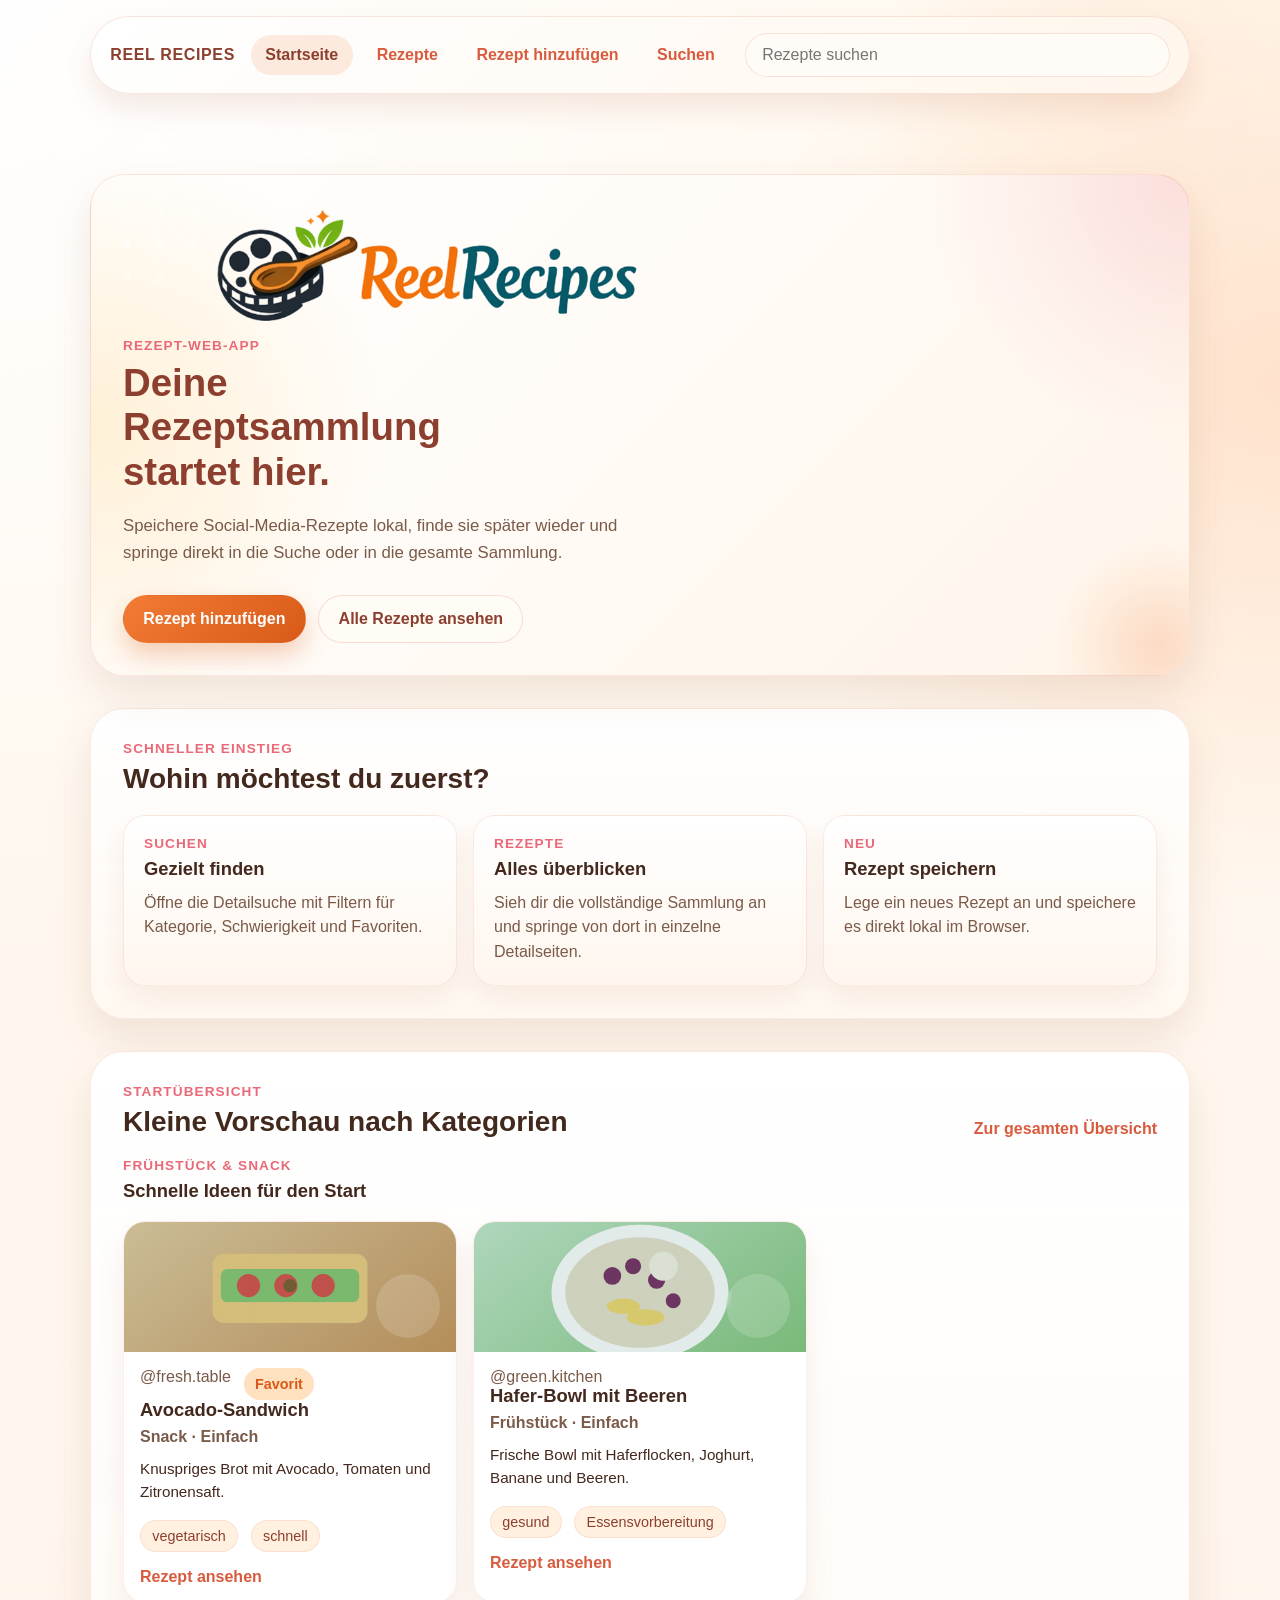
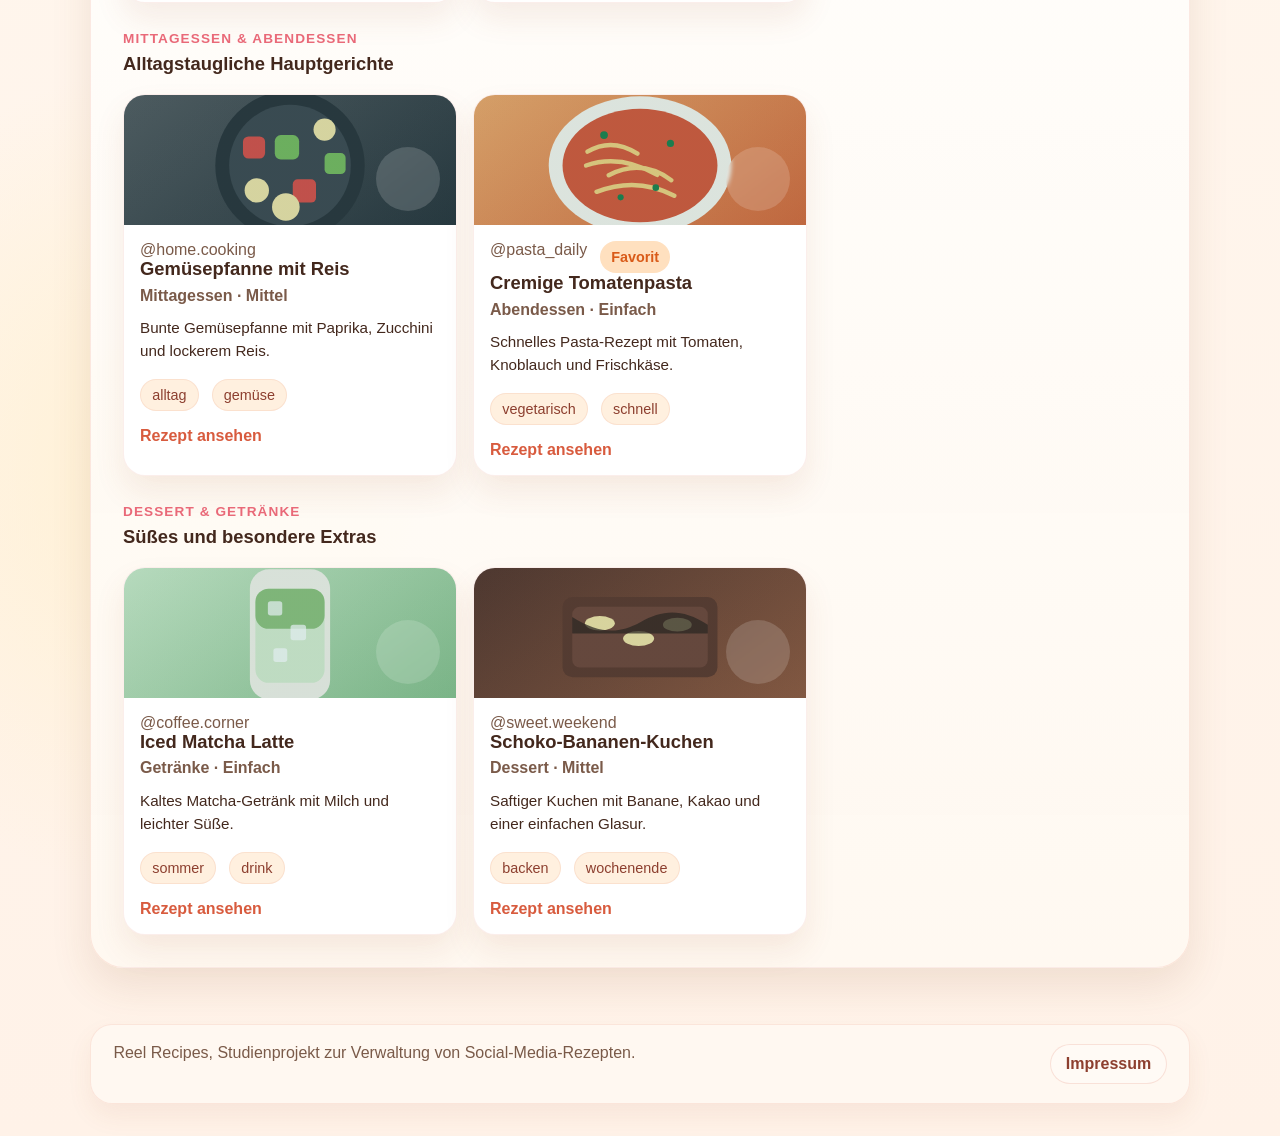
==== commit 52f1591e: "Update: Refactoring und Optimierungen" ====
--- a/index.html
+++ b/index.html
@@ -11,11 +11,13 @@
     <link rel="stylesheet" href="css/style.css" />
   </head>
   <body>
+    <a class="skip-link" href="#main-content">Zum Inhalt springen</a>
+    <!-- Die Hauptnavigation steht auf jeder Seite ganz oben und verbindet die wichtigsten HTML-Dateien. -->
     <nav class="top-nav" aria-label="Hauptnavigation">
       <div class="top-nav__inner">
         <a class="top-nav__brand" href="index.html">Reel Recipes</a>
         <div class="top-nav__links">
-          <a class="top-nav__link top-nav__link--active" href="index.html">Startseite</a>
+          <a class="top-nav__link top-nav__link--active" href="index.html" aria-current="page">Startseite</a>
           <a class="top-nav__link" href="rezepte.html">Rezepte</a>
           <a class="top-nav__link" href="hinzufuegen.html">Rezept hinzufügen</a>
           <a class="top-nav__link" href="suche.html">Suchen</a>
@@ -27,6 +29,7 @@
       </div>
     </nav>
 
+    <!-- Der Header enthält den sichtbaren Einstieg der Startseite mit Titel und Hauptaktionen. -->
     <header class="hero">
       <div class="hero__content">
         <div class="brand">
@@ -49,7 +52,8 @@
       </div>
     </header>
 
-    <main class="page-content">
+    <!-- Im main-Bereich liegt der eigentliche Seiteninhalt, also alles außer Navigation und Footer. -->
+    <main class="page-content" id="main-content">
       <section class="panel quick-links" aria-labelledby="quick-links-title">
         <div class="section-heading section-heading--inline">
           <div>
@@ -58,6 +62,7 @@
           </div>
         </div>
 
+        <!-- Diese drei Kacheln dienen als schneller Einstieg in die wichtigsten Bereiche der Website. -->
         <div class="quick-links__grid">
           <a class="quick-link-card" href="suche.html">
             <p class="section-label">Suchen</p>
@@ -88,6 +93,7 @@
           <a class="text-link" href="rezepte.html">Zur gesamten Übersicht</a>
         </div>
 
+        <!-- Die Vorschau ist in Kategorien gegliedert, damit die Startseite nicht wie eine endlose Liste wirkt. -->
         <section class="home-category-group" aria-labelledby="home-breakfast-title">
           <div class="section-heading section-heading--inline">
             <div>
@@ -124,9 +130,6 @@
       <div class="site-footer__inner">
         <p>Reel Recipes, Studienprojekt zur Verwaltung von Social-Media-Rezepten.</p>
         <nav aria-label="Footer-Navigation">
-          <a href="rezepte.html">Rezepte</a>
-          <a href="suche.html">Suchen</a>
-          <a href="hinzufuegen.html">Rezept hinzufügen</a>
           <a href="imprint.html">Impressum</a>
         </nav>
       </div>
--- a/css/style.css
+++ b/css/style.css
@@ -4,22 +4,24 @@
   Dadurch müssen Farben, Rundungen und Schatten nicht überall neu geschrieben werden.
 */
 :root {
-  --bg: #f4f7f5;
-  --surface: #f9fcfb;
+  --bg: #fff7ef;
+  --surface: #fffaf4;
   --surface-strong: #fff;
-  --line: #cfe1dc;
-  --text: #1f2e33;
-  --muted: #4f6b6a;
-  --accent: #f17a16;
-  --accent-dark: #d76000;
-  --brand-blue: #0d6b7f;
-  --brand-blue-dark: #0a5564;
-  --brand-green: #7fbe2c;
-  --accent-soft: #ffe2c9;
-  --tag: #e4f0ee;
-  --shadow: 0 18px 40px rgba(18, 74, 78, 0.12);
-  --radius-lg: 30px;
-  --radius-md: 18px;
+  --line: #f0d9c8;
+  --text: #43281d;
+  --muted: #7a5a49;
+  --accent: #f27b35;
+  --accent-dark: #d95a18;
+  --brand-blue: #d85b3e;
+  --brand-blue-dark: #8d3f2f;
+  --brand-green: #88b94c;
+  --accent-soft: #ffe3c7;
+  --tag: #fff0df;
+  --berry: #e96978;
+  --cream: #fff4de;
+  --shadow: 0 18px 40px rgba(135, 70, 37, 0.12);
+  --radius-lg: 34px;
+  --radius-md: 22px;
   --radius-sm: 12px;
 }
 
@@ -42,11 +44,30 @@
 */
 body {
   margin: 0;
-  font-family: "Segoe UI", Tahoma, Geneva, Verdana, sans-serif;
+  font-family: "Trebuchet MS", "Segoe UI", Tahoma, sans-serif;
   background:
-    radial-gradient(circle at top left, rgba(255, 255, 255, 0.92), transparent 34%),
-    linear-gradient(180deg, #f7fbfa 0%, #edf6f4 100%);
+    radial-gradient(circle at top left, rgba(255, 255, 255, 0.96), transparent 28%),
+    radial-gradient(circle at right 14%, rgba(255, 221, 196, 0.8), transparent 20%),
+    radial-gradient(circle at 16% 76%, rgba(255, 238, 187, 0.52), transparent 18%),
+    linear-gradient(180deg, #fffaf2 0%, #fff2e8 100%);
   color: var(--text);
+}
+
+.skip-link {
+  position: absolute;
+  left: 1rem;
+  top: -3rem;
+  z-index: 2000;
+  padding: 0.75rem 1rem;
+  border-radius: 999px;
+  background: var(--brand-blue-dark);
+  color: #fff;
+  font-weight: 700;
+  text-decoration: none;
+}
+
+.skip-link:focus {
+  top: 1rem;
 }
 
 /* Bilder sollen nie breiter als ihr Container werden. */
@@ -60,7 +81,22 @@
   Die Navigation liegt oben auf jeder Seite und verbindet die HTML-Dateien.
 */
 .top-nav {
+  position: sticky;
+  top: 0;
+  z-index: 1000;
   padding: 1rem 1.5rem 0;
+  backdrop-filter: blur(10px);
+}
+
+body::before {
+  content: "";
+  position: fixed;
+  inset: 0;
+  pointer-events: none;
+  background:
+    radial-gradient(circle at 12% 18%, rgba(255, 255, 255, 0.36), transparent 22%),
+    radial-gradient(circle at 88% 10%, rgba(255, 228, 204, 0.28), transparent 18%);
+  z-index: -1;
 }
 
 /*
@@ -76,10 +112,11 @@
   justify-content: space-between;
   gap: 0.85rem 1rem;
   padding: 1rem 1.2rem;
-  background: rgba(255, 255, 255, 0.88);
-  border: 1px solid rgba(13, 107, 127, 0.1);
+  background:
+    linear-gradient(135deg, rgba(255, 255, 255, 0.95), rgba(255, 246, 236, 0.96));
+  border: 1px solid rgba(216, 91, 62, 0.15);
   border-radius: 999px;
-  box-shadow: 0 12px 28px rgba(18, 74, 78, 0.08);
+  box-shadow: 0 14px 28px rgba(167, 86, 49, 0.12);
 }
 
 /* Markenname in der Navigation. */
@@ -87,8 +124,9 @@
   color: var(--brand-blue-dark);
   font-size: 1rem;
   font-weight: 800;
-  letter-spacing: 0.02em;
+  letter-spacing: 0.04em;
   text-decoration: none;
+  text-transform: uppercase;
 }
 
 /* Linkgruppe in der Navigation. flex-wrap erlaubt Umbruch auf kleinen Bildschirmen. */
@@ -107,16 +145,16 @@
   width: 100%;
   min-height: 42px;
   padding: 0.75rem 1rem;
-  border: 1px solid rgba(13, 107, 127, 0.14);
+  border: 1px solid rgba(216, 91, 62, 0.16);
   border-radius: 999px;
-  background: rgba(255, 255, 255, 0.94);
+  background: rgba(255, 252, 248, 0.98);
   color: var(--text);
   font: inherit;
 }
 
 .top-nav__search input:focus {
-  outline: 2px solid rgba(13, 107, 127, 0.16);
-  border-color: rgba(13, 107, 127, 0.32);
+  outline: 2px solid rgba(233, 105, 120, 0.18);
+  border-color: rgba(216, 91, 62, 0.34);
 }
 
 /* Einzelner Navigationslink. */
@@ -129,11 +167,20 @@
   color: var(--brand-blue);
   text-decoration: none;
   font-weight: 700;
+  transition:
+    transform 160ms ease,
+    background-color 160ms ease,
+    color 160ms ease;
+}
+
+.top-nav__link:hover {
+  transform: translateY(-1px);
+  background: rgba(242, 123, 53, 0.08);
 }
 
 /* Markiert die Seite, auf der man sich gerade befindet. */
 .top-nav__link--active {
-  background: rgba(13, 107, 127, 0.1);
+  background: rgba(242, 123, 53, 0.14);
   color: var(--brand-blue-dark);
 }
 
@@ -165,10 +212,10 @@
   position: relative;
   overflow: hidden;
   background:
-    radial-gradient(circle at top right, rgba(127, 190, 44, 0.18), transparent 26%),
-    radial-gradient(circle at left center, rgba(241, 122, 22, 0.14), transparent 30%),
-    linear-gradient(135deg, rgba(255, 255, 255, 0.98), rgba(240, 249, 247, 0.96));
-  border: 1px solid rgba(13, 107, 127, 0.12);
+    radial-gradient(circle at top right, rgba(233, 105, 120, 0.18), transparent 22%),
+    radial-gradient(circle at left center, rgba(255, 206, 119, 0.28), transparent 26%),
+    linear-gradient(135deg, rgba(255, 255, 255, 0.98), rgba(255, 245, 234, 0.98));
+  border: 1px solid rgba(216, 91, 62, 0.14);
   border-radius: var(--radius-lg);
   padding: 2rem;
   box-shadow: var(--shadow);
@@ -182,7 +229,23 @@
   bottom: -80px;
   width: 220px;
   height: 220px;
-  background: radial-gradient(circle, rgba(241, 122, 22, 0.15), transparent 68%);
+  background: radial-gradient(circle, rgba(242, 123, 53, 0.22), transparent 68%);
+  pointer-events: none;
+}
+
+.hero__content::before {
+  content: "";
+  position: absolute;
+  inset: 18px auto auto 18px;
+  width: 96px;
+  height: 96px;
+  border-radius: 50%;
+  background:
+    radial-gradient(circle, rgba(255, 255, 255, 0.95) 0 18%, transparent 19%),
+    radial-gradient(circle, rgba(255, 255, 255, 0.92) 0 10%, transparent 11%);
+  background-size: 34px 34px, 22px 22px;
+  background-position: 0 0, 12px 12px;
+  opacity: 0.34;
   pointer-events: none;
 }
 
@@ -206,7 +269,7 @@
 .eyebrow,
 .section-label {
   margin: 0 0 0.5rem;
-  color: var(--brand-blue);
+  color: var(--berry);
   font-size: 0.85rem;
   font-weight: 700;
   letter-spacing: 0.08em;
@@ -227,6 +290,7 @@
   font-size: clamp(1.6rem, 3vw, 2.7rem);
   color: var(--brand-blue-dark);
   line-height: 1.15;
+  text-wrap: balance;
 }
 
 /* Abschnittsüberschriften im Hauptinhalt. */
@@ -247,6 +311,11 @@
   color: var(--muted);
   font-size: 1.05rem;
   line-height: 1.6;
+}
+
+.hero__content > *:not(.brand) {
+  position: relative;
+  z-index: 1;
 }
 
 /* Wiederverwendete Flex-Anordnung für Buttons, Tags und Metazeilen. */
@@ -272,12 +341,23 @@
 .quick-link-card {
   display: block;
   padding: 1.25rem;
-  border: 1px solid rgba(13, 107, 127, 0.1);
+  border: 1px solid rgba(216, 91, 62, 0.12);
   border-radius: var(--radius-md);
-  background: var(--surface-strong);
+  background:
+    linear-gradient(180deg, rgba(255, 255, 255, 0.98), rgba(255, 246, 238, 0.98));
   color: var(--text);
   text-decoration: none;
-  box-shadow: 0 12px 26px rgba(18, 74, 78, 0.06);
+  box-shadow: 0 12px 26px rgba(167, 86, 49, 0.09);
+  transition:
+    transform 180ms ease,
+    box-shadow 180ms ease,
+    border-color 180ms ease;
+}
+
+.quick-link-card:hover {
+  transform: translateY(-4px) rotate(-0.4deg);
+  border-color: rgba(233, 105, 120, 0.28);
+  box-shadow: 0 18px 32px rgba(167, 86, 49, 0.14);
 }
 
 .quick-link-card p:last-child {
@@ -295,6 +375,55 @@
 
 .home-category-group + .home-category-group {
   margin-top: 1.75rem;
+}
+
+.recipes-category-group + .recipes-category-group {
+  margin-top: 2rem;
+  padding-top: 1.75rem;
+  border-top: 1px dashed rgba(216, 91, 62, 0.2);
+}
+
+.recipes-category-info {
+  margin: -0.35rem 0 1rem;
+  color: var(--muted);
+  font-size: 0.95rem;
+}
+
+.category-filter-bar {
+  display: flex;
+  flex-wrap: wrap;
+  gap: 0.65rem;
+  margin: 1.15rem 0 1.5rem;
+}
+
+.category-filter-button {
+  min-height: 40px;
+  padding: 0.65rem 1rem;
+  border: 1px solid rgba(216, 91, 62, 0.16);
+  border-radius: 999px;
+  background: rgba(255, 249, 241, 0.95);
+  color: var(--brand-blue-dark);
+  font: inherit;
+  font-weight: 700;
+  cursor: pointer;
+  transition:
+    transform 160ms ease,
+    background-color 160ms ease,
+    border-color 160ms ease,
+    color 160ms ease;
+}
+
+.category-filter-button:hover {
+  transform: translateY(-2px);
+  border-color: rgba(233, 105, 120, 0.26);
+  background: rgba(255, 239, 226, 0.98);
+}
+
+.category-filter-button--active {
+  background: linear-gradient(135deg, var(--accent), var(--accent-dark));
+  border-color: transparent;
+  color: #fff;
+  box-shadow: 0 10px 20px rgba(217, 90, 24, 0.2);
 }
 
 /* Gemeinsamer Button-Stil. */
@@ -309,20 +438,37 @@
   text-decoration: none;
   font-weight: 700;
   cursor: pointer;
+  transition:
+    transform 160ms ease,
+    box-shadow 160ms ease,
+    border-color 160ms ease;
 }
 
 /* Wichtige Aktion, z. B. Rezept hinzufügen. */
 .button--primary {
   background: linear-gradient(135deg, var(--accent), var(--accent-dark));
   color: #fff;
-  box-shadow: 0 10px 24px rgba(241, 122, 22, 0.28);
+  box-shadow: 0 12px 24px rgba(217, 90, 24, 0.28);
 }
 
 /* Nebenaktion, z. B. zurück zur Startseite. */
 .button--secondary {
-  background: rgba(255, 255, 255, 0.82);
-  border-color: rgba(13, 107, 127, 0.16);
-  color: var(--brand-blue-dark);
+  background: rgba(255, 251, 246, 0.92);
+  border-color: rgba(216, 91, 62, 0.18);
+  color: var(--brand-blue-dark);
+}
+
+.button:hover {
+  transform: translateY(-2px);
+}
+
+a:focus-visible,
+button:focus-visible,
+input:focus-visible,
+select:focus-visible,
+textarea:focus-visible {
+  outline: 3px solid rgba(233, 105, 120, 0.38);
+  outline-offset: 3px;
 }
 
 /* Hauptinhalt jeder Seite als vertikales Raster mit Abstand. */
@@ -332,13 +478,22 @@
   padding-bottom: 3rem;
 }
 
+.page-content--search {
+  align-items: start;
+}
+
 /* Wiederverwendbare Inhaltsbox für Suche, Kartenbereiche, Formulare und Details. */
 .panel {
-  background: rgba(255, 255, 255, 0.92);
-  border: 1px solid rgba(13, 107, 127, 0.1);
+  background:
+    linear-gradient(180deg, rgba(255, 255, 255, 0.96), rgba(255, 248, 241, 0.94));
+  border: 1px solid rgba(216, 91, 62, 0.12);
   border-radius: var(--radius-lg);
   padding: 1.5rem;
   box-shadow: var(--shadow);
+}
+
+.panel > *:last-child {
+  margin-bottom: 0;
 }
 
 /* Abstand unter Überschriftenblöcken. */
@@ -376,7 +531,7 @@
   padding: 0.9rem 1rem;
   border: 1px solid var(--line);
   border-radius: var(--radius-sm);
-  background: var(--surface-strong);
+  background: #fffdfb;
   color: var(--text);
   font: inherit;
 }
@@ -385,8 +540,8 @@
 .field input:focus,
 .field select:focus,
 .field textarea:focus {
-  outline: 2px solid rgba(13, 107, 127, 0.18);
-  border-color: rgba(13, 107, 127, 0.35);
+  outline: 2px solid rgba(233, 105, 120, 0.16);
+  border-color: rgba(216, 91, 62, 0.35);
 }
 
 /* Textareas dürfen nur vertikal größer gezogen werden. */
@@ -418,9 +573,23 @@
 .recipe-card {
   overflow: hidden;
   background: var(--surface-strong);
-  border: 1px solid rgba(13, 107, 127, 0.08);
+  border: 1px solid rgba(216, 91, 62, 0.1);
   border-radius: var(--radius-md);
-  box-shadow: 0 14px 30px rgba(18, 74, 78, 0.08);
+  box-shadow: 0 16px 30px rgba(167, 86, 49, 0.1);
+  transition:
+    transform 180ms ease,
+    box-shadow 180ms ease,
+    border-color 180ms ease;
+}
+
+.recipe-card:hover {
+  transform: translateY(-5px) rotate(-0.35deg);
+  border-color: rgba(233, 105, 120, 0.22);
+  box-shadow: 0 22px 36px rgba(167, 86, 49, 0.16);
+}
+
+.recipe-card > a:first-child {
+  display: block;
 }
 
 .recipe-card--compact .recipe-card__image {
@@ -441,27 +610,39 @@
   min-height: 180px;
   background-size: cover;
   background-position: center;
+  position: relative;
+}
+
+.recipe-card__image::after {
+  content: "";
+  position: absolute;
+  inset: auto 16px 14px auto;
+  width: 64px;
+  height: 64px;
+  border-radius: 50%;
+  background: rgba(255, 255, 255, 0.16);
+  backdrop-filter: blur(2px);
 }
 
 /* Farbvariante für Pasta-Karte. */
 .recipe-card__image--pasta {
   background:
-    linear-gradient(135deg, rgba(241, 122, 22, 0.42), rgba(255, 229, 184, 0.34)),
-    linear-gradient(45deg, #e06718, #ffd083);
+    linear-gradient(135deg, rgba(242, 123, 53, 0.4), rgba(255, 223, 171, 0.34)),
+    linear-gradient(45deg, #dd7240, #ffd48f);
 }
 
 /* Farbvariante für Frühstücks-Bowl. */
 .recipe-card__image--bowl {
   background:
-    linear-gradient(135deg, rgba(127, 190, 44, 0.38), rgba(221, 247, 205, 0.34)),
-    linear-gradient(45deg, #77b62a, #d3f2a3);
+    linear-gradient(135deg, rgba(136, 185, 76, 0.4), rgba(232, 250, 208, 0.34)),
+    linear-gradient(45deg, #7cb243, #dff1ab);
 }
 
 /* Farbvariante für Dessert-Karte. */
 .recipe-card__image--cake {
   background:
-    linear-gradient(135deg, rgba(13, 107, 127, 0.32), rgba(199, 238, 242, 0.3)),
-    linear-gradient(45deg, #0b7187, #8fd2d8);
+    linear-gradient(135deg, rgba(233, 105, 120, 0.34), rgba(255, 220, 210, 0.32)),
+    linear-gradient(45deg, #d66d87, #ffcabf);
 }
 
 /* Innenabstand der Karteninhalte. */
@@ -492,6 +673,10 @@
 .recipe-card__text {
   margin-top: 0.9rem;
   line-height: 1.55;
+  display: -webkit-box;
+  -webkit-line-clamp: 3;
+  -webkit-box-orient: vertical;
+  overflow: hidden;
 }
 
 /* Link von der Karte zur Detailseite. */
@@ -521,7 +706,7 @@
 
 /* Favorit-Badge hebt ein Rezept hervor. */
 .favorite-badge {
-  background: var(--accent-soft);
+  background: #ffe0bf;
   color: var(--accent-dark);
   font-weight: 700;
 }
@@ -530,7 +715,7 @@
 .tag {
   background: var(--tag);
   color: var(--brand-blue-dark);
-  border: 1px solid rgba(13, 107, 127, 0.08);
+  border: 1px solid rgba(216, 91, 62, 0.1);
 }
 
 /* Abstand der Tag-Zeile. */
@@ -562,11 +747,25 @@
 .no-results-message {
   margin: 0 0 1rem;
   padding: 1rem 1.2rem;
-  border: 1px dashed rgba(13, 107, 127, 0.24);
+  border: 1px dashed rgba(216, 91, 62, 0.24);
   border-radius: var(--radius-sm);
-  background: rgba(228, 240, 238, 0.45);
-  color: var(--brand-blue-dark);
-  font-weight: 700;
+  background: rgba(255, 236, 217, 0.78);
+  color: var(--brand-blue-dark);
+  font-weight: 700;
+}
+
+.search-results-count {
+  margin: 0;
+  color: var(--brand-blue-dark);
+  font-weight: 700;
+  background: rgba(255, 236, 217, 0.82);
+  padding: 0.45rem 0.8rem;
+  border-radius: 999px;
+  border: 1px solid rgba(216, 91, 62, 0.16);
+}
+
+.search-panel {
+  align-content: start;
 }
 
 /* Detailseite: etwas kompaktere Abstände im Hauptbereich. */
@@ -590,7 +789,7 @@
 /* Farbfläche für das Beispielrezept auf der Detailseite. */
 .detail-hero__image--pasta {
   background:
-    linear-gradient(135deg, rgba(241, 122, 22, 0.42), rgba(255, 229, 184, 0.34)),
+    linear-gradient(135deg, rgba(242, 123, 53, 0.42), rgba(255, 229, 184, 0.34)),
     linear-gradient(45deg, #e06718, #ffd083);
 }
 
@@ -629,8 +828,8 @@
 /* Einzelne Metadatenbox. */
 .detail-meta div {
   padding: 0.9rem 1rem;
-  background: rgba(228, 240, 238, 0.45);
-  border: 1px solid rgba(13, 107, 127, 0.08);
+  background: rgba(255, 241, 225, 0.78);
+  border: 1px solid rgba(216, 91, 62, 0.1);
   border-radius: var(--radius-sm);
 }
 
@@ -658,16 +857,103 @@
   align-content: start;
 }
 
+.detail-section,
+.recipes-category-group,
+.home-category-group {
+  scroll-margin-top: 8rem;
+}
+
+.servings-control {
+  margin-bottom: 1rem;
+}
+
+.servings-control .field {
+  max-width: 240px;
+}
+
+.servings-stepper {
+  display: grid;
+  grid-template-columns: 48px minmax(0, 1fr) 48px;
+  gap: 0.55rem;
+  align-items: center;
+}
+
+.servings-stepper input {
+  text-align: center;
+}
+
+.servings-stepper__button {
+  min-height: 48px;
+  border: 1px solid rgba(216, 91, 62, 0.16);
+  border-radius: 16px;
+  background: rgba(255, 249, 241, 0.95);
+  color: var(--brand-blue-dark);
+  font: inherit;
+  font-size: 1.2rem;
+  font-weight: 700;
+  cursor: pointer;
+  transition:
+    transform 160ms ease,
+    background-color 160ms ease,
+    border-color 160ms ease;
+}
+
+.servings-stepper__button:hover {
+  transform: translateY(-1px);
+  background: rgba(255, 236, 217, 0.98);
+  border-color: rgba(233, 105, 120, 0.24);
+}
+
+.servings-note {
+  margin: 0.65rem 0 0;
+  color: var(--muted);
+  font-size: 0.95rem;
+}
+
 /* Zutatenliste mit angenehmer Zeilenhöhe. */
 .ingredient-list {
   margin: 0;
-  padding-left: 1.2rem;
+  padding-left: 0;
+  list-style: none;
   line-height: 1.8;
   color: var(--muted);
 }
 
+.ingredient-list__item + .ingredient-list__item {
+  margin-top: 0.65rem;
+}
+
+.ingredient-check {
+  display: grid;
+  grid-template-columns: auto 1fr;
+  align-items: start;
+  gap: 0.75rem;
+  padding: 0.85rem 0.95rem;
+  border: 1px solid rgba(216, 91, 62, 0.1);
+  border-radius: 16px;
+  background: rgba(255, 251, 246, 0.88);
+  cursor: pointer;
+}
+
+.ingredient-check input {
+  width: 18px;
+  height: 18px;
+  margin-top: 0.2rem;
+  accent-color: var(--accent);
+}
+
+.ingredient-check__text {
+  color: var(--text);
+}
+
+.ingredient-check input:checked + .ingredient-check__text {
+  color: var(--muted);
+  text-decoration: line-through;
+}
+
 .site-footer {
   padding: 0 1.5rem 2rem;
+  margin-top: 0.5rem;
 }
 
 .site-footer__inner {
@@ -678,11 +964,11 @@
   justify-content: space-between;
   gap: 1rem;
   padding: 1.2rem 1.4rem;
-  border: 1px solid rgba(13, 107, 127, 0.1);
+  border: 1px solid rgba(216, 91, 62, 0.12);
   border-radius: var(--radius-md);
-  background: rgba(255, 255, 255, 0.88);
+  background: rgba(255, 249, 241, 0.92);
   color: var(--muted);
-  box-shadow: 0 12px 24px rgba(18, 74, 78, 0.06);
+  box-shadow: 0 12px 24px rgba(167, 86, 49, 0.08);
 }
 
 .site-footer__inner p {
@@ -696,9 +982,48 @@
 }
 
 .site-footer__inner a {
+  display: inline-flex;
+  align-items: center;
+  min-height: 40px;
+  padding: 0.55rem 0.9rem;
+  border: 1px solid rgba(216, 91, 62, 0.16);
+  border-radius: 999px;
+  background: rgba(255, 251, 246, 0.92);
   color: var(--brand-blue-dark);
   font-weight: 700;
   text-decoration: none;
+  transition:
+    transform 160ms ease,
+    background-color 160ms ease,
+    border-color 160ms ease;
+}
+
+.site-footer__inner a:hover {
+  transform: translateY(-1px);
+  background: rgba(255, 236, 217, 0.98);
+  border-color: rgba(233, 105, 120, 0.24);
+}
+
+.site-footer__inner a[aria-current="page"] {
+  background: rgba(242, 123, 53, 0.14);
+  border-color: rgba(216, 91, 62, 0.18);
+}
+
+@media (max-width: 699px) {
+  .section-heading--inline {
+    align-items: start;
+    flex-direction: column;
+  }
+
+  .hero__actions,
+  .form-actions {
+    width: 100%;
+  }
+
+  .hero__actions .button,
+  .form-actions .button {
+    width: 100%;
+  }
 }
 
 .sr-only {
@@ -766,6 +1091,15 @@
     align-items: stretch;
   }
 
+  .page-content--search {
+    grid-template-columns: minmax(280px, 0.82fr) minmax(0, 1.18fr);
+  }
+
+  .page-content--search .search-panel {
+    position: sticky;
+    top: 6.6rem;
+  }
+
   .panel,
   .hero__content {
     padding: 2rem;
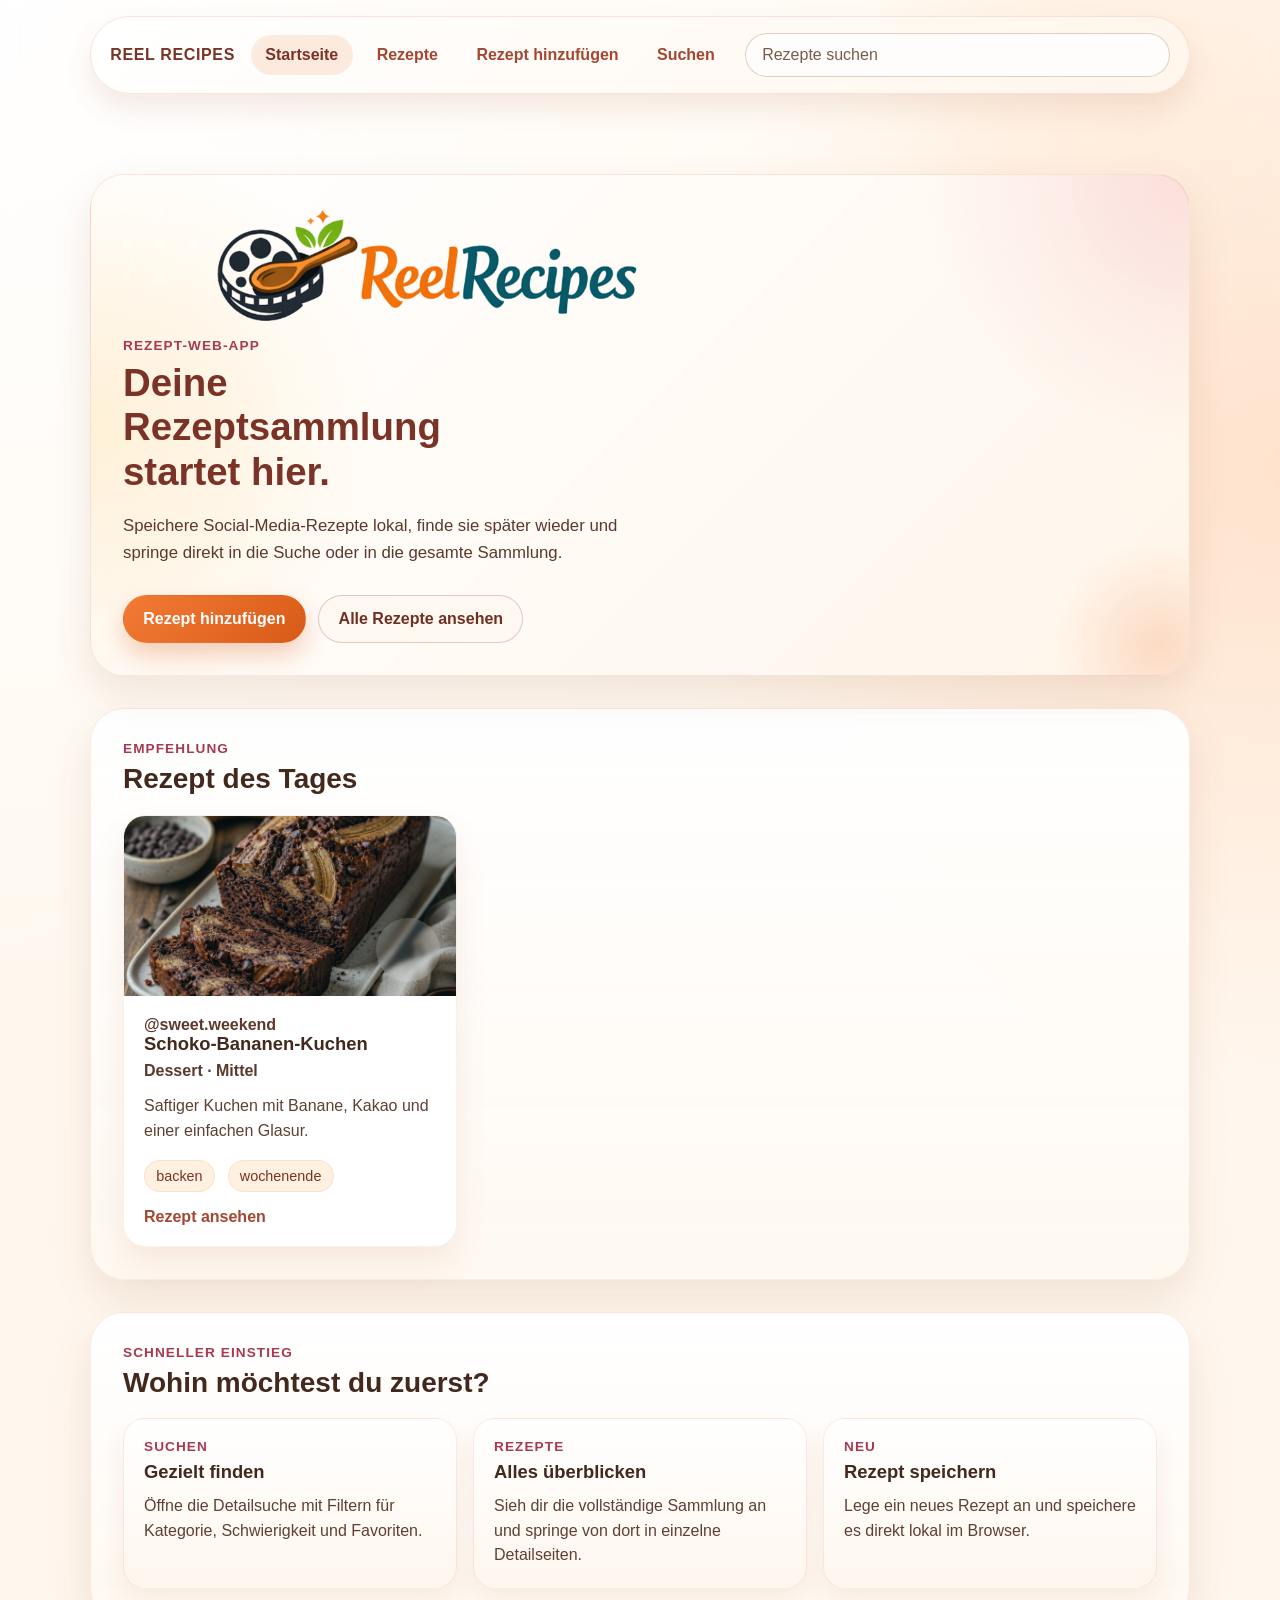
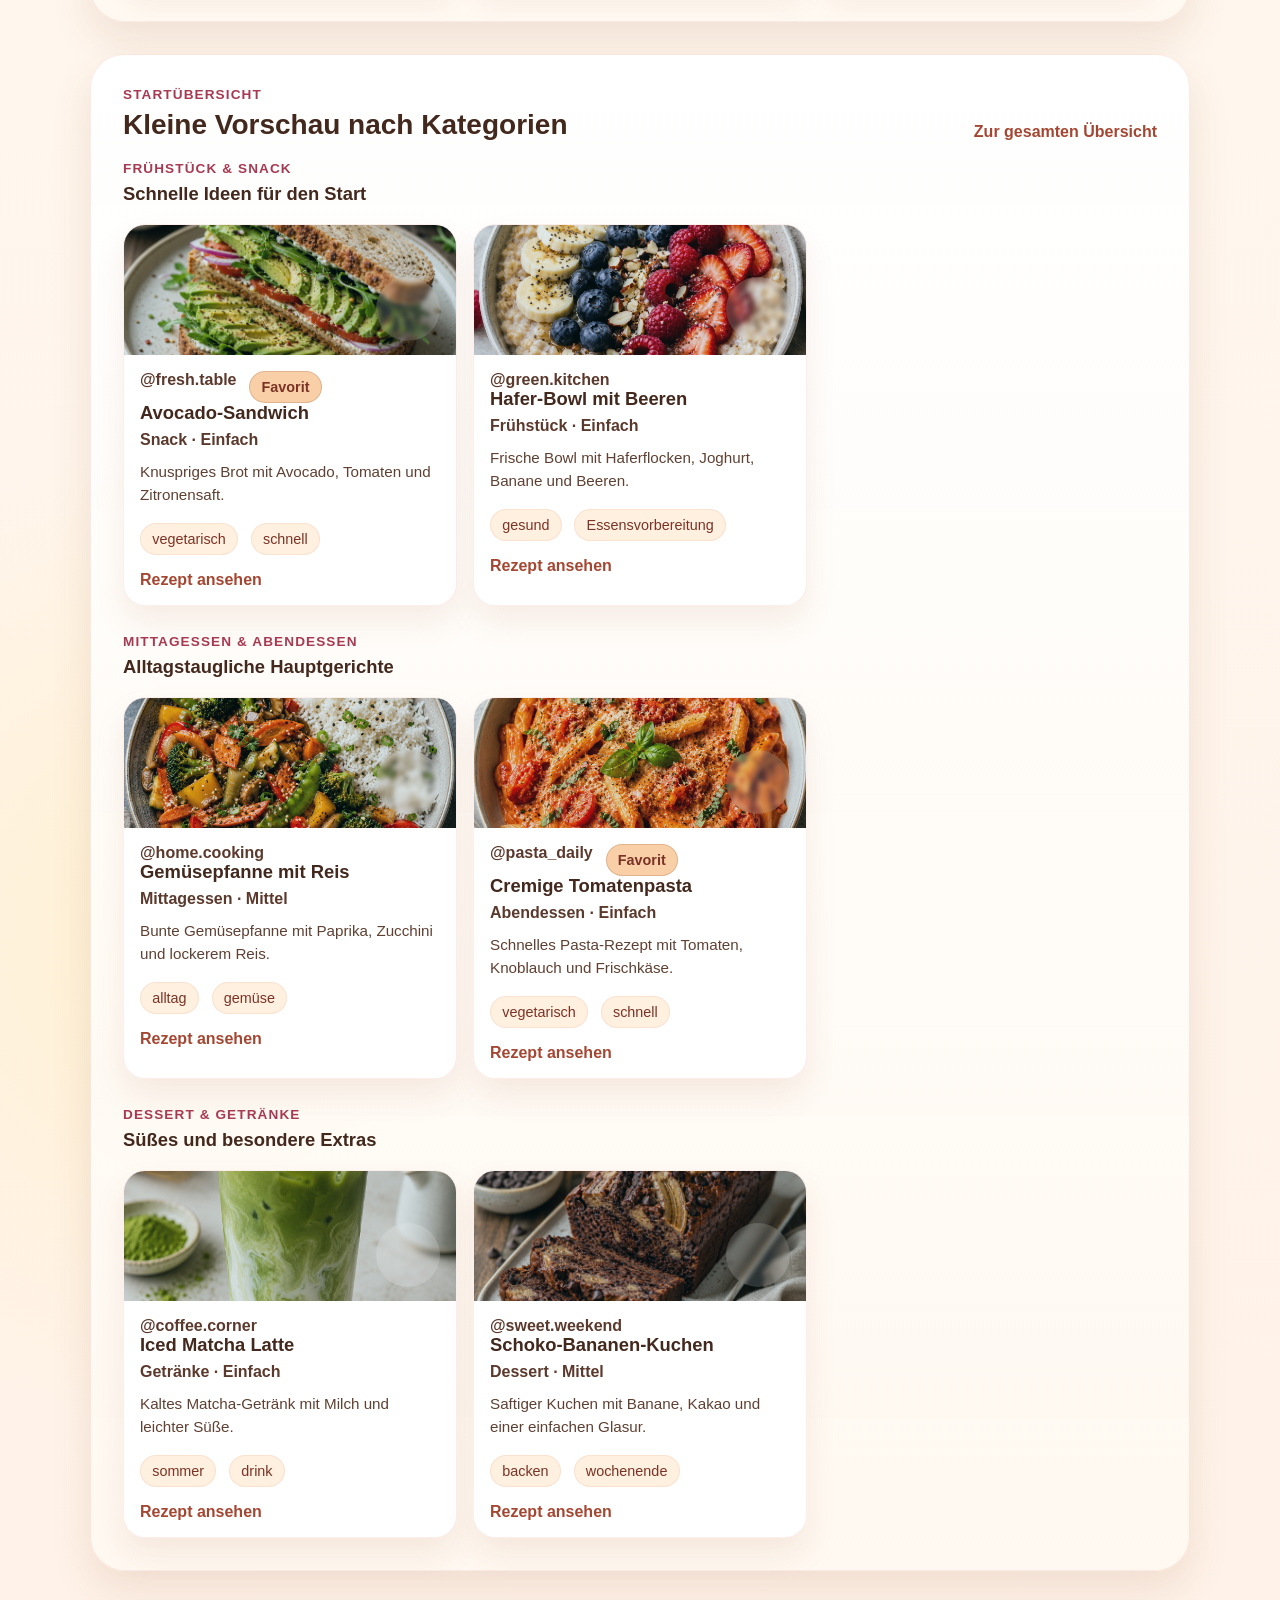
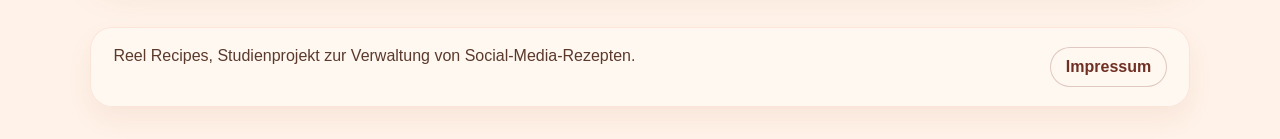
==== commit 71e3f50e: "Update: Bilder zu PNG konvertiert und weitere Verbesserungen" ====
--- a/index.html
+++ b/index.html
@@ -1,21 +1,21 @@
 ﻿<!DOCTYPE html>
 <html lang="de">
   <head>
-    <meta charset="UTF-8" />
-    <meta name="viewport" content="width=device-width, initial-scale=1.0" />
+    <meta charset="UTF-8">
+    <meta name="viewport" content="width=device-width, initial-scale=1.0">
     <meta
       name="description"
       content="Reel Recipes ist eine lokale Rezept-Web-App zum Speichern, Durchsuchen und Organisieren von Social-Media-Rezepten."
-    />
+    >
     <title>Reel Recipes - Startseite</title>
-    <link rel="stylesheet" href="css/style.css" />
+    <link rel="stylesheet" href="css/style.css">
   </head>
   <body>
     <a class="skip-link" href="#main-content">Zum Inhalt springen</a>
     <!-- Die Hauptnavigation steht auf jeder Seite ganz oben und verbindet die wichtigsten HTML-Dateien. -->
     <nav class="top-nav" aria-label="Hauptnavigation">
       <div class="top-nav__inner">
-        <a class="top-nav__brand" href="index.html">Reel Recipes</a>
+        <span class="top-nav__brand">Reel Recipes</span>
         <div class="top-nav__links">
           <a class="top-nav__link top-nav__link--active" href="index.html" aria-current="page">Startseite</a>
           <a class="top-nav__link" href="rezepte.html">Rezepte</a>
@@ -24,7 +24,7 @@
         </div>
         <form class="top-nav__search" action="suche.html" method="get">
           <label class="sr-only" for="nav-search-home">Suchen</label>
-          <input id="nav-search-home" name="q" type="search" placeholder="Rezepte suchen" />
+          <input id="nav-search-home" name="q" type="search" placeholder="Rezepte suchen">
         </form>
       </div>
     </nav>
@@ -37,7 +37,7 @@
             class="brand__logo"
             src="data/Logo_Reel_Recipes_transparent.png"
             alt="Logo von Reel Recipes"
-          />
+          >
         </div>
         <p class="eyebrow">Rezept-Web-App</p>
         <h1>Deine Rezeptsammlung startet hier.</h1>
@@ -54,6 +54,18 @@
 
     <!-- Im main-Bereich liegt der eigentliche Seiteninhalt, also alles außer Navigation und Footer. -->
     <main class="page-content" id="main-content">
+      <section class="panel" aria-labelledby="recipe-of-day-title">
+        <div class="section-heading section-heading--inline">
+          <div>
+            <p class="section-label">Empfehlung</p>
+            <h2 id="recipe-of-day-title">Rezept des Tages</h2>
+          </div>
+        </div>
+
+        <!-- Dieser Bereich zeigt jeden Tag automatisch ein anderes Rezept aus der lokalen Sammlung. -->
+        <div class="card-grid" id="recipe-of-day-grid"></div>
+      </section>
+
       <section class="panel quick-links" aria-labelledby="quick-links-title">
         <div class="section-heading section-heading--inline">
           <div>
--- a/css/style.css
+++ b/css/style.css
@@ -9,15 +9,15 @@
   --surface-strong: #fff;
   --line: #f0d9c8;
   --text: #43281d;
-  --muted: #7a5a49;
+  --muted: #684737;
   --accent: #f27b35;
   --accent-dark: #d95a18;
-  --brand-blue: #d85b3e;
-  --brand-blue-dark: #8d3f2f;
+  --brand-blue: #a44732;
+  --brand-blue-dark: #7a3326;
   --brand-green: #88b94c;
   --accent-soft: #ffe3c7;
   --tag: #fff0df;
-  --berry: #e96978;
+  --berry: #a73a52;
   --cream: #fff4de;
   --shadow: 0 18px 40px rgba(135, 70, 37, 0.12);
   --radius-lg: 34px;
@@ -145,9 +145,9 @@
   width: 100%;
   min-height: 42px;
   padding: 0.75rem 1rem;
-  border: 1px solid rgba(216, 91, 62, 0.16);
+  border: 1px solid rgba(122, 51, 38, 0.24);
   border-radius: 999px;
-  background: rgba(255, 252, 248, 0.98);
+  background: #fffdfb;
   color: var(--text);
   font: inherit;
 }
@@ -308,7 +308,7 @@
 .hero__text {
   max-width: 55ch;
   margin: 1.2rem 0 0;
-  color: var(--muted);
+  color: #5b392c;
   font-size: 1.05rem;
   line-height: 1.6;
 }
@@ -362,7 +362,7 @@
 
 .quick-link-card p:last-child {
   margin: 0.7rem 0 0;
-  color: var(--muted);
+  color: #5f4032;
   line-height: 1.55;
 }
 
@@ -385,7 +385,7 @@
 
 .recipes-category-info {
   margin: -0.35rem 0 1rem;
-  color: var(--muted);
+  color: #5f4032;
   font-size: 0.95rem;
 }
 
@@ -453,9 +453,9 @@
 
 /* Nebenaktion, z. B. zurück zur Startseite. */
 .button--secondary {
-  background: rgba(255, 251, 246, 0.92);
-  border-color: rgba(216, 91, 62, 0.18);
-  color: var(--brand-blue-dark);
+  background: #fff8f1;
+  border-color: rgba(122, 51, 38, 0.24);
+  color: #6f2f23;
 }
 
 .button:hover {
@@ -519,7 +519,7 @@
 .field {
   display: grid;
   gap: 0.45rem;
-  color: var(--muted);
+  color: #5f4032;
   font-weight: 600;
 }
 
@@ -529,11 +529,18 @@
 .field textarea {
   width: 100%;
   padding: 0.9rem 1rem;
-  border: 1px solid var(--line);
+  border: 1px solid #d5b39d;
   border-radius: var(--radius-sm);
   background: #fffdfb;
   color: var(--text);
   font: inherit;
+}
+
+.field input::placeholder,
+.field textarea::placeholder,
+.top-nav__search input::placeholder {
+  color: #7a5a49;
+  opacity: 1;
 }
 
 /* Sichtbarer Fokuszustand für Tastaturbedienung und bessere Orientierung. */
@@ -590,6 +597,18 @@
 
 .recipe-card > a:first-child {
   display: block;
+  color: inherit;
+  text-decoration: none;
+}
+
+.recipe-card > a:first-child:hover h3,
+.recipe-card > a:first-child:focus-visible h3 {
+  color: var(--brand-blue-dark);
+}
+
+.recipe-card > a:first-child:hover .text-link,
+.recipe-card > a:first-child:focus-visible .text-link {
+  color: var(--brand-blue-dark);
 }
 
 .recipe-card--compact .recipe-card__image {
@@ -660,7 +679,8 @@
 /* Dezente Textfarbe für Nebeninformationen. */
 .recipe-card__creator,
 .recipe-card__meta {
-  color: var(--muted);
+  color: #5b392c;
+  font-weight: 700;
 }
 
 /* Metazeile unter dem Rezepttitel. */
@@ -672,6 +692,7 @@
 /* Beschreibungstext in der Karte. */
 .recipe-card__text {
   margin-top: 0.9rem;
+  color: #5f4032;
   line-height: 1.55;
   display: -webkit-box;
   -webkit-line-clamp: 3;
@@ -706,9 +727,10 @@
 
 /* Favorit-Badge hebt ein Rezept hervor. */
 .favorite-badge {
-  background: #ffe0bf;
-  color: var(--accent-dark);
-  font-weight: 700;
+  background: #f8cfa6;
+  color: #7a3326;
+  font-weight: 700;
+  border: 1px solid rgba(122, 51, 38, 0.18);
 }
 
 /* Tags zeigen Kategorien oder Eigenschaften eines Rezepts. */
@@ -764,6 +786,12 @@
   border: 1px solid rgba(216, 91, 62, 0.16);
 }
 
+.recipe-of-day-note {
+  margin: 0;
+  color: #5f4032;
+  font-weight: 700;
+}
+
 .search-panel {
   align-content: start;
 }
@@ -804,7 +832,7 @@
 .detail-text {
   margin: 0;
   line-height: 1.65;
-  color: var(--muted);
+  color: #5b392c;
 }
 
 .detail-text--formatted {
@@ -906,7 +934,7 @@
 
 .servings-note {
   margin: 0.65rem 0 0;
-  color: var(--muted);
+  color: #5f4032;
   font-size: 0.95rem;
 }
 
@@ -916,7 +944,7 @@
   padding-left: 0;
   list-style: none;
   line-height: 1.8;
-  color: var(--muted);
+  color: #5b392c;
 }
 
 .ingredient-list__item + .ingredient-list__item {
@@ -967,7 +995,7 @@
   border: 1px solid rgba(216, 91, 62, 0.12);
   border-radius: var(--radius-md);
   background: rgba(255, 249, 241, 0.92);
-  color: var(--muted);
+  color: #5b392c;
   box-shadow: 0 12px 24px rgba(167, 86, 49, 0.08);
 }
 
@@ -986,10 +1014,10 @@
   align-items: center;
   min-height: 40px;
   padding: 0.55rem 0.9rem;
-  border: 1px solid rgba(216, 91, 62, 0.16);
+  border: 1px solid rgba(122, 51, 38, 0.24);
   border-radius: 999px;
-  background: rgba(255, 251, 246, 0.92);
-  color: var(--brand-blue-dark);
+  background: #fff8f1;
+  color: #6f2f23;
   font-weight: 700;
   text-decoration: none;
   transition:
@@ -1000,13 +1028,13 @@
 
 .site-footer__inner a:hover {
   transform: translateY(-1px);
-  background: rgba(255, 236, 217, 0.98);
-  border-color: rgba(233, 105, 120, 0.24);
+  background: #ffe9d6;
+  border-color: rgba(122, 51, 38, 0.3);
 }
 
 .site-footer__inner a[aria-current="page"] {
-  background: rgba(242, 123, 53, 0.14);
-  border-color: rgba(216, 91, 62, 0.18);
+  background: #f4d8bb;
+  border-color: rgba(122, 51, 38, 0.26);
 }
 
 @media (max-width: 699px) {
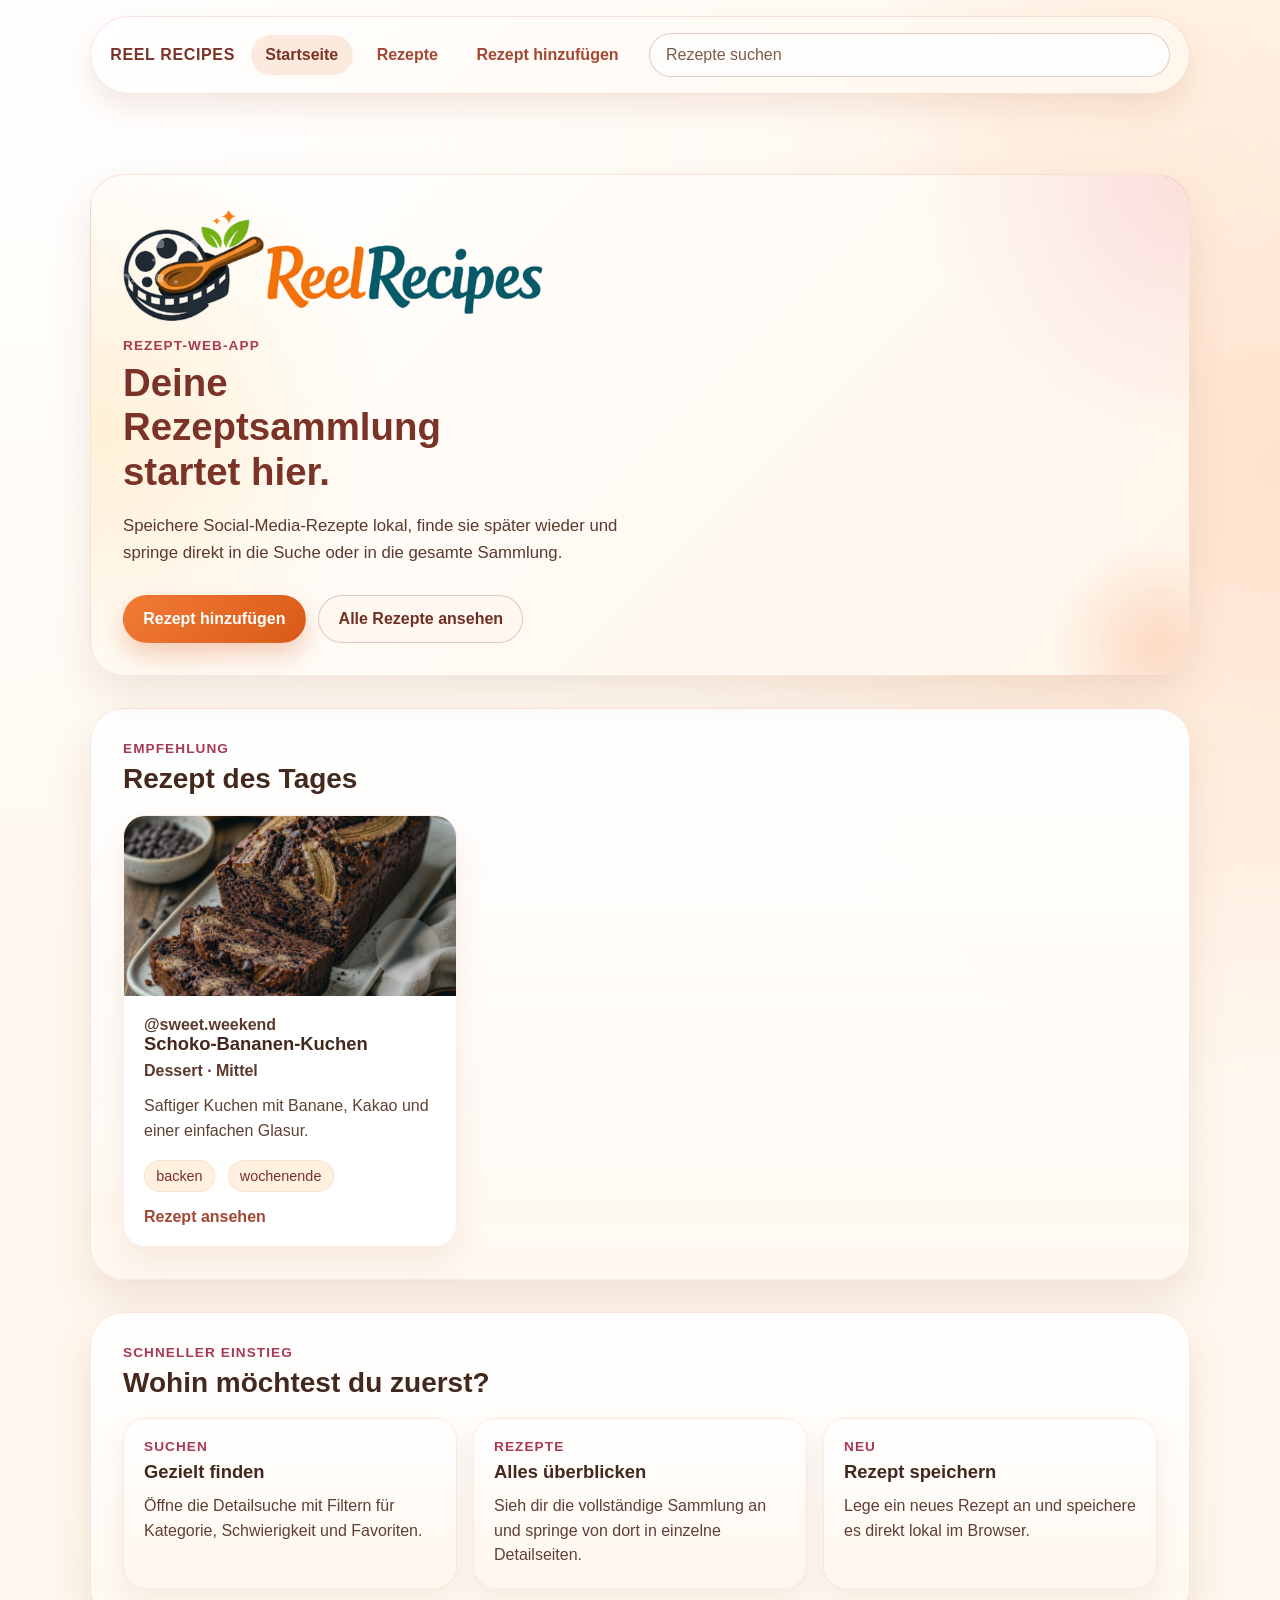
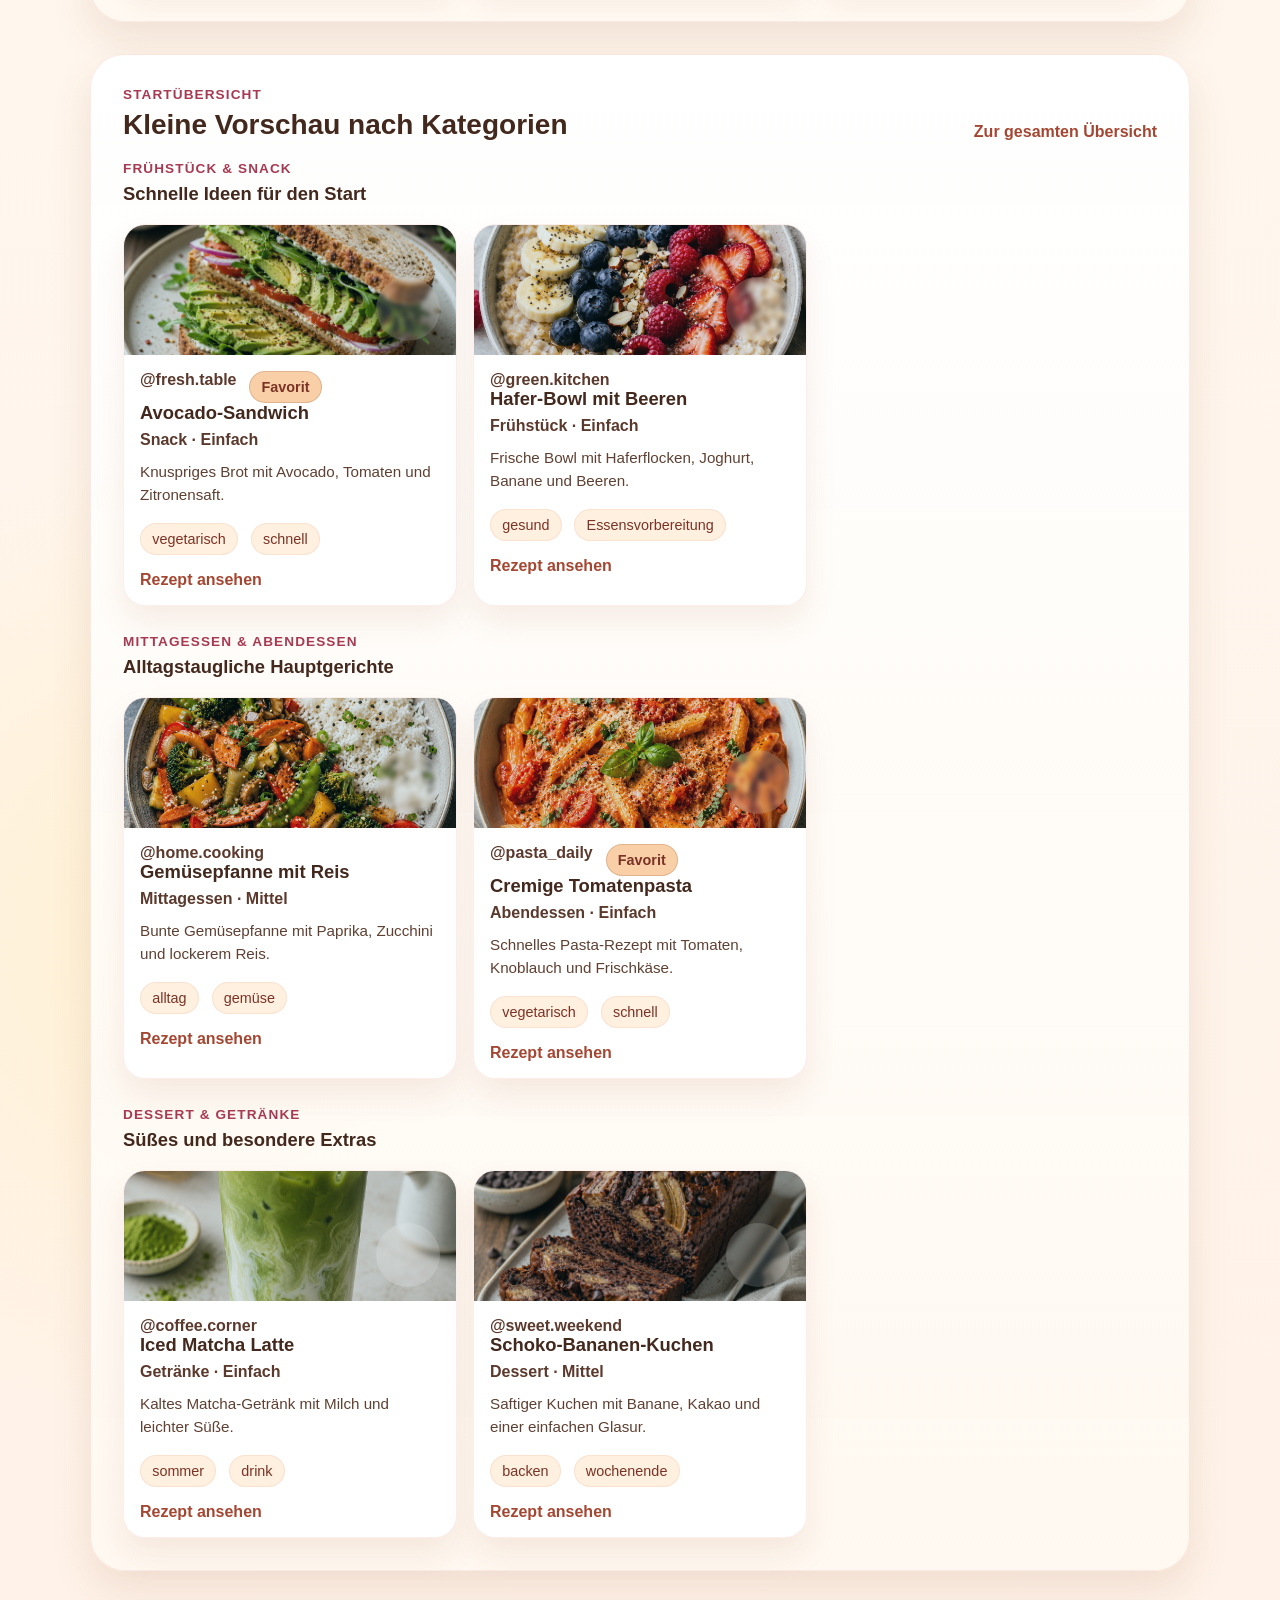
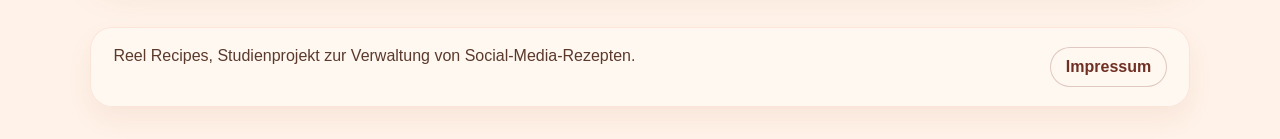
==== commit c4a70e66: "Update: PWA-Funktionalität, Icons und weitere Optimierungen" ====
--- a/index.html
+++ b/index.html
@@ -2,11 +2,14 @@
 <html lang="de">
   <head>
     <meta charset="UTF-8">
-    <meta name="viewport" content="width=device-width, initial-scale=1.0">
+    <meta name="viewport" content="width=device-width, initial-scale=1.0, viewport-fit=cover">
     <meta
       name="description"
       content="Reel Recipes ist eine lokale Rezept-Web-App zum Speichern, Durchsuchen und Organisieren von Social-Media-Rezepten."
     >
+    <meta name="theme-color" content="#f27b35">
+    <link rel="manifest" href="manifest.webmanifest">
+    <link rel="apple-touch-icon" href="data/icons/apple-touch-icon.png">
     <title>Reel Recipes - Startseite</title>
     <link rel="stylesheet" href="css/style.css">
   </head>
@@ -20,7 +23,6 @@
           <a class="top-nav__link top-nav__link--active" href="index.html" aria-current="page">Startseite</a>
           <a class="top-nav__link" href="rezepte.html">Rezepte</a>
           <a class="top-nav__link" href="hinzufuegen.html">Rezept hinzufügen</a>
-          <a class="top-nav__link" href="suche.html">Suchen</a>
         </div>
         <form class="top-nav__search" action="suche.html" method="get">
           <label class="sr-only" for="nav-search-home">Suchen</label>
@@ -142,6 +144,7 @@
       <div class="site-footer__inner">
         <p>Reel Recipes, Studienprojekt zur Verwaltung von Social-Media-Rezepten.</p>
         <nav aria-label="Footer-Navigation">
+          <button class="footer-app-button" id="install-app-button" type="button" hidden>GET THE APP</button>
           <a href="imprint.html">Impressum</a>
         </nav>
       </div>
@@ -151,5 +154,6 @@
     <script src="js/sample-recipes.js"></script>
     <script src="js/recipe-render.js"></script>
     <script src="js/home.js"></script>
+    <script src="js/pwa.js"></script>
   </body>
 </html>
--- a/css/style.css
+++ b/css/style.css
@@ -84,7 +84,11 @@
   position: sticky;
   top: 0;
   z-index: 1000;
-  padding: 1rem 1.5rem 0;
+  padding:
+    calc(env(safe-area-inset-top, 0px) + 1rem)
+    max(1rem, env(safe-area-inset-right, 1rem))
+    0
+    max(1rem, env(safe-area-inset-left, 1rem));
   backdrop-filter: blur(10px);
 }
 
@@ -253,7 +257,8 @@
 .brand {
   display: inline-flex;
   align-items: center;
-  justify-content: center;
+  justify-content: flex-start;
+  width: 100%;
   padding: 0.1rem 0;
   margin-bottom: 1rem;
 }
@@ -1037,7 +1042,99 @@
   border-color: rgba(122, 51, 38, 0.26);
 }
 
+.footer-app-button {
+  display: inline-flex;
+  align-items: center;
+  min-height: 40px;
+  padding: 0.55rem 0.95rem;
+  border: 1px solid transparent;
+  border-radius: 999px;
+  background: linear-gradient(135deg, var(--accent), var(--accent-dark));
+  color: #fff;
+  font: inherit;
+  font-weight: 800;
+  letter-spacing: 0.04em;
+  cursor: pointer;
+  transition:
+    transform 160ms ease,
+    box-shadow 160ms ease,
+    filter 160ms ease;
+  box-shadow: 0 10px 20px rgba(217, 90, 24, 0.2);
+}
+
+.footer-app-button:hover {
+  transform: translateY(-1px);
+  filter: brightness(1.03);
+}
+
+.footer-app-button[hidden] {
+  display: none;
+}
+
 @media (max-width: 699px) {
+  .top-nav {
+    padding:
+      calc(env(safe-area-inset-top, 0px) + 0.6rem)
+      max(0.75rem, env(safe-area-inset-right, 0.75rem))
+      0
+      max(0.75rem, env(safe-area-inset-left, 0.75rem));
+  }
+
+  .top-nav__inner {
+    width: 100%;
+    display: grid;
+    grid-template-columns: auto minmax(0, 1fr);
+    align-items: center;
+    padding: 0.8rem 0.9rem;
+    border-radius: 24px;
+    gap: 0.65rem 0.75rem;
+  }
+
+  .top-nav__brand {
+    display: block;
+    font-size: 0.9rem;
+    white-space: nowrap;
+  }
+
+  .top-nav__links {
+    width: 100%;
+    min-width: 0;
+    flex-wrap: nowrap;
+    justify-content: flex-end;
+    gap: 0.4rem;
+    overflow-x: auto;
+    padding-bottom: 0.1rem;
+    scrollbar-width: none;
+  }
+
+  .top-nav__links::-webkit-scrollbar {
+    display: none;
+  }
+
+  .top-nav__link {
+    flex: 0 0 auto;
+    min-height: 36px;
+    padding: 0.38rem 0.6rem;
+    font-size: 0.84rem;
+    white-space: nowrap;
+  }
+
+  .top-nav__search {
+    display: block;
+    width: 100%;
+  }
+
+  .top-nav__search {
+    grid-column: 1 / -1;
+    width: 100%;
+    min-width: 0;
+  }
+
+  .top-nav__search input {
+    min-height: 40px;
+    padding: 0.68rem 0.95rem;
+  }
+
   .section-heading--inline {
     align-items: start;
     flex-direction: column;
@@ -1052,6 +1149,55 @@
   .form-actions .button {
     width: 100%;
   }
+}
+
+@media (display-mode: standalone) {
+  .top-nav {
+    padding-top: calc(env(safe-area-inset-top, 0px) + 0.55rem);
+  }
+}
+
+body.pwa-standalone .top-nav {
+  padding-top: calc(env(safe-area-inset-top, 0px) + 0.55rem);
+}
+
+body.pwa-standalone .top-nav__inner {
+  display: grid;
+  grid-template-columns: 1fr;
+  align-items: stretch;
+}
+
+body.pwa-standalone .top-nav__links {
+  width: 100%;
+  min-width: 0;
+  flex-wrap: nowrap;
+  justify-content: flex-start;
+  overflow-x: auto;
+  gap: 0.35rem;
+  scrollbar-width: none;
+}
+
+body.pwa-standalone .top-nav__links::-webkit-scrollbar {
+  display: none;
+}
+
+body.pwa-standalone .top-nav__link {
+  flex: 0 0 auto;
+  min-height: 34px;
+  padding: 0.34rem 0.56rem;
+  font-size: 0.8rem;
+  white-space: nowrap;
+}
+
+body.pwa-standalone .top-nav__search {
+  grid-column: 1 / -1;
+  width: 100%;
+  min-width: 0;
+}
+
+body.pwa-standalone .top-nav__search input {
+  min-height: 38px;
+  padding: 0.62rem 0.9rem;
 }
 
 .sr-only {
